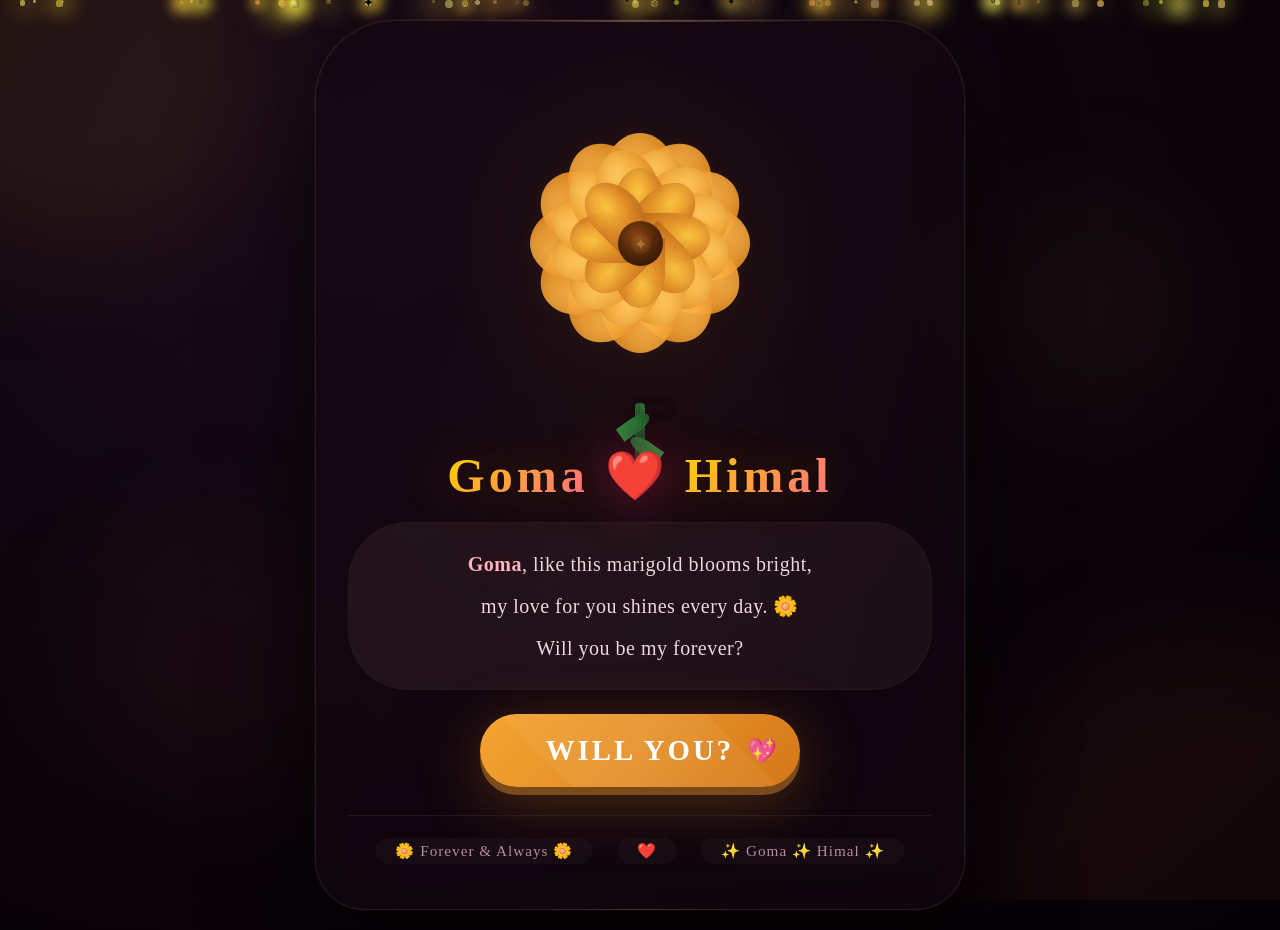
==== goma.html @ 5f2910fc "Create goma.html" ====
<!DOCTYPE html>
<html lang="en">
<head>
    <meta charset="UTF-8">
    <meta name="viewport" content="width=device-width, initial-scale=1.0">
    <title>For Goma ❤️ from Himal</title>
    <style>
        /* ============================================================
           RESET & BASE
        ============================================================ */
        * {
            margin: 0;
            padding: 0;
            box-sizing: border-box;
        }

        body {
            min-height: 100vh;
            display: flex;
            justify-content: center;
            align-items: center;
            font-family: 'Georgia', 'Times New Roman', serif;
            background: radial-gradient(ellipse at 30% 20%, #1a0a1a 0%, #0d050d 50%, #050105 100%);
            overflow: hidden;
            position: relative;
            padding: 20px;
        }

        /* ============================================================
           ANIMATED BACKGROUND ORBS
        ============================================================ */
        .bg-orbs {
            position: fixed;
            top: 0;
            left: 0;
            width: 100%;
            height: 100%;
            pointer-events: none;
            z-index: 0;
            overflow: hidden;
        }

        .orb {
            position: absolute;
            border-radius: 50%;
            filter: blur(60px);
            animation: orbFloat 20s infinite ease-in-out;
        }

        .orb:nth-child(1) {
            width: 400px;
            height: 400px;
            background: rgba(255, 180, 50, 0.08);
            top: -15%;
            left: -10%;
            animation-delay: 0s;
        }
        .orb:nth-child(2) {
            width: 500px;
            height: 500px;
            background: rgba(255, 100, 50, 0.06);
            bottom: -25%;
            right: -15%;
            animation-delay: -7s;
        }
        .orb:nth-child(3) {
            width: 350px;
            height: 350px;
            background: rgba(255, 200, 50, 0.05);
            top: 50%;
            left: 50%;
            transform: translate(-50%, -50%);
            animation-delay: -14s;
        }
        .orb:nth-child(4) {
            width: 250px;
            height: 250px;
            background: rgba(255, 150, 50, 0.04);
            top: 20%;
            right: 5%;
            animation-delay: -4s;
        }
        .orb:nth-child(5) {
            width: 300px;
            height: 300px;
            background: rgba(255, 100, 50, 0.04);
            bottom: 10%;
            left: 5%;
            animation-delay: -10s;
        }

        @keyframes orbFloat {
            0%,
            100% {
                transform: translate(0, 0) scale(1) rotate(0deg);
            }
            25% {
                transform: translate(40px, -40px) scale(1.1) rotate(5deg);
            }
            50% {
                transform: translate(-30px, 30px) scale(0.9) rotate(-3deg);
            }
            75% {
                transform: translate(30px, 40px) scale(1.05) rotate(4deg);
            }
        }

        /* ============================================================
           FLOATING SPARKLES
        ============================================================ */
        .sparkles {
            position: fixed;
            top: 0;
            left: 0;
            width: 100%;
            height: 100%;
            pointer-events: none;
            z-index: 0;
        }

        .sparkle {
            position: absolute;
            border-radius: 50%;
            animation: sparkleFloat var(--duration) infinite linear;
        }

        @keyframes sparkleFloat {
            0% {
                transform: translateY(100vh) scale(0) rotate(0deg);
                opacity: 0;
            }
            10% {
                opacity: 1;
            }
            90% {
                opacity: 1;
            }
            100% {
                transform: translateY(-10vh) scale(1) rotate(720deg);
                opacity: 0;
            }
        }

        /* ============================================================
           MAIN CARD
        ============================================================ */
        .card {
            position: relative;
            z-index: 1;
            background: rgba(20, 8, 18, 0.6);
            backdrop-filter: blur(30px);
            -webkit-backdrop-filter: blur(30px);
            border-radius: 80px 80px 50px 50px;
            padding: 2rem 2rem 2.8rem;
            max-width: 650px;
            width: 100%;
            border: 1px solid rgba(255, 200, 150, 0.1);
            box-shadow: 0 50px 100px rgba(0, 0, 0, 0.8),
                0 0 0 1px rgba(255, 200, 150, 0.05),
                0 0 100px rgba(255, 150, 50, 0.03);
            text-align: center;
            animation: cardFloat 8s ease-in-out infinite;
        }

        @keyframes cardFloat {
            0%,
            100% {
                transform: translateY(0px);
            }
            50% {
                transform: translateY(-12px);
            }
        }

        .card::before {
            content: '';
            position: absolute;
            top: -1px;
            left: 50%;
            transform: translateX(-50%);
            width: 60%;
            height: 2px;
            background: linear-gradient(90deg, transparent, rgba(255, 200, 150, 0.3), transparent);
            border-radius: 50%;
        }

        .card::after {
            content: '';
            position: absolute;
            bottom: -1px;
            left: 50%;
            transform: translateX(-50%);
            width: 40%;
            height: 1px;
            background: linear-gradient(90deg, transparent, rgba(255, 200, 150, 0.15), transparent);
            border-radius: 50%;
        }

        /* ============================================================
           MARIGOLD CONTAINER
        ============================================================ */
        .marigold-container {
            position: relative;
            width: 100%;
            max-width: 380px;
            margin: 0 auto 15px;
            aspect-ratio: 1/1;
            display: flex;
            justify-content: center;
            align-items: center;
        }

        /* ============================================================
           MARIGOLD - PURE CSS WITH ANIMATION
        ============================================================ */
        .marigold {
            position: relative;
            width: 340px;
            height: 340px;
            animation: flowerFloat 7s ease-in-out infinite;
        }

        @keyframes flowerFloat {
            0%,
            100% {
                transform: translateY(0) rotate(-2deg) scale(1);
            }
            50% {
                transform: translateY(-18px) rotate(2deg) scale(1.02);
            }
        }

        /* --- PETAL BASE --- */
        .petal-m {
            position: absolute;
            border-radius: 50% 50% 50% 0;
            transform-origin: bottom center;
            opacity: 0.92;
            box-shadow: inset -2px -2px 15px rgba(0, 0, 0, 0.15),
                inset 2px 2px 15px rgba(255, 200, 100, 0.1),
                0 0 20px rgba(255, 150, 50, 0.05);
            animation: petalSway var(--sway-duration, 4s) ease-in-out infinite alternate;
        }

        @keyframes petalSway {
            0% {
                transform: rotate(var(--rot)) scale(1) translateY(0);
            }
            100% {
                transform: rotate(var(--rot)) scale(1.03) translateY(-2px);
            }
        }

        /* --- LAYER 1: OUTER PETALS (12) - Marigold characteristic --- */
        .petal-o1 {
            --rot: 0deg;
            --sway-duration: 4.2s;
            width: 80px;
            height: 110px;
            background: radial-gradient(ellipse at 40% 30%, #ffb84d, #f59a2a, #d4781a);
            top: 60px;
            left: 130px;
            transform: rotate(0deg);
            border-radius: 50% 50% 50% 0;
            animation-delay: 0s;
        }
        .petal-o2 {
            --rot: 30deg;
            --sway-duration: 4.5s;
            width: 80px;
            height: 110px;
            background: radial-gradient(ellipse at 40% 30%, #ffb84d, #f59a2a, #d4781a);
            top: 60px;
            left: 130px;
            transform: rotate(30deg);
            border-radius: 50% 50% 50% 0;
            animation-delay: 0.3s;
        }
        .petal-o3 {
            --rot: 60deg;
            --sway-duration: 3.8s;
            width: 80px;
            height: 110px;
            background: radial-gradient(ellipse at 40% 30%, #ffb84d, #f59a2a, #d4781a);
            top: 60px;
            left: 130px;
            transform: rotate(60deg);
            border-radius: 50% 50% 50% 0;
            animation-delay: 0.6s;
        }
        .petal-o4 {
            --rot: 90deg;
            --sway-duration: 4.7s;
            width: 80px;
            height: 110px;
            background: radial-gradient(ellipse at 40% 30%, #ffb84d, #f59a2a, #d4781a);
            top: 60px;
            left: 130px;
            transform: rotate(90deg);
            border-radius: 50% 50% 50% 0;
            animation-delay: 0.9s;
        }
        .petal-o5 {
            --rot: 120deg;
            --sway-duration: 4.0s;
            width: 80px;
            height: 110px;
            background: radial-gradient(ellipse at 40% 30%, #ffb84d, #f59a2a, #d4781a);
            top: 60px;
            left: 130px;
            transform: rotate(120deg);
            border-radius: 50% 50% 50% 0;
            animation-delay: 1.2s;
        }
        .petal-o6 {
            --rot: 150deg;
            --sway-duration: 4.3s;
            width: 80px;
            height: 110px;
            background: radial-gradient(ellipse at 40% 30%, #ffb84d, #f59a2a, #d4781a);
            top: 60px;
            left: 130px;
            transform: rotate(150deg);
            border-radius: 50% 50% 50% 0;
            animation-delay: 1.5s;
        }
        .petal-o7 {
            --rot: 180deg;
            --sway-duration: 4.8s;
            width: 80px;
            height: 110px;
            background: radial-gradient(ellipse at 40% 30%, #ffb84d, #f59a2a, #d4781a);
            top: 60px;
            left: 130px;
            transform: rotate(180deg);
            border-radius: 50% 50% 50% 0;
            animation-delay: 1.8s;
        }
        .petal-o8 {
            --rot: 210deg;
            --sway-duration: 3.6s;
            width: 80px;
            height: 110px;
            background: radial-gradient(ellipse at 40% 30%, #ffb84d, #f59a2a, #d4781a);
            top: 60px;
            left: 130px;
            transform: rotate(210deg);
            border-radius: 50% 50% 50% 0;
            animation-delay: 2.1s;
        }
        .petal-o9 {
            --rot: 240deg;
            --sway-duration: 4.4s;
            width: 80px;
            height: 110px;
            background: radial-gradient(ellipse at 40% 30%, #ffb84d, #f59a2a, #d4781a);
            top: 60px;
            left: 130px;
            transform: rotate(240deg);
            border-radius: 50% 50% 50% 0;
            animation-delay: 2.4s;
        }
        .petal-o10 {
            --rot: 270deg;
            --sway-duration: 4.1s;
            width: 80px;
            height: 110px;
            background: radial-gradient(ellipse at 40% 30%, #ffb84d, #f59a2a, #d4781a);
            top: 60px;
            left: 130px;
            transform: rotate(270deg);
            border-radius: 50% 50% 50% 0;
            animation-delay: 2.7s;
        }
        .petal-o11 {
            --rot: 300deg;
            --sway-duration: 4.6s;
            width: 80px;
            height: 110px;
            background: radial-gradient(ellipse at 40% 30%, #ffb84d, #f59a2a, #d4781a);
            top: 60px;
            left: 130px;
            transform: rotate(300deg);
            border-radius: 50% 50% 50% 0;
            animation-delay: 3.0s;
        }
        .petal-o12 {
            --rot: 330deg;
            --sway-duration: 3.9s;
            width: 80px;
            height: 110px;
            background: radial-gradient(ellipse at 40% 30%, #ffb84d, #f59a2a, #d4781a);
            top: 60px;
            left: 130px;
            transform: rotate(330deg);
            border-radius: 50% 50% 50% 0;
            animation-delay: 3.3s;
        }

        /* --- LAYER 2: MIDDLE PETALS (12) - Slightly smaller, more orange --- */
        .petal-m1 {
            --rot: 15deg;
            --sway-duration: 4.3s;
            width: 65px;
            height: 90px;
            background: radial-gradient(ellipse at 40% 30%, #ffcc66, #f5a532, #d48822);
            top: 75px;
            left: 138px;
            transform: rotate(15deg);
            border-radius: 50% 50% 50% 0;
            animation-delay: 0.1s;
        }
        .petal-m2 {
            --rot: 45deg;
            --sway-duration: 4.6s;
            width: 65px;
            height: 90px;
            background: radial-gradient(ellipse at 40% 30%, #ffcc66, #f5a532, #d48822);
            top: 75px;
            left: 138px;
            transform: rotate(45deg);
            border-radius: 50% 50% 50% 0;
            animation-delay: 0.4s;
        }
        .petal-m3 {
            --rot: 75deg;
            --sway-duration: 3.9s;
            width: 65px;
            height: 90px;
            background: radial-gradient(ellipse at 40% 30%, #ffcc66, #f5a532, #d48822);
            top: 75px;
            left: 138px;
            transform: rotate(75deg);
            border-radius: 50% 50% 50% 0;
            animation-delay: 0.7s;
        }
        .petal-m4 {
            --rot: 105deg;
            --sway-duration: 4.8s;
            width: 65px;
            height: 90px;
            background: radial-gradient(ellipse at 40% 30%, #ffcc66, #f5a532, #d48822);
            top: 75px;
            left: 138px;
            transform: rotate(105deg);
            border-radius: 50% 50% 50% 0;
            animation-delay: 1.0s;
        }
        .petal-m5 {
            --rot: 135deg;
            --sway-duration: 4.1s;
            width: 65px;
            height: 90px;
            background: radial-gradient(ellipse at 40% 30%, #ffcc66, #f5a532, #d48822);
            top: 75px;
            left: 138px;
            transform: rotate(135deg);
            border-radius: 50% 50% 50% 0;
            animation-delay: 1.3s;
        }
        .petal-m6 {
            --rot: 165deg;
            --sway-duration: 4.4s;
            width: 65px;
            height: 90px;
            background: radial-gradient(ellipse at 40% 30%, #ffcc66, #f5a532, #d48822);
            top: 75px;
            left: 138px;
            transform: rotate(165deg);
            border-radius: 50% 50% 50% 0;
            animation-delay: 1.6s;
        }
        .petal-m7 {
            --rot: 195deg;
            --sway-duration: 4.9s;
            width: 65px;
            height: 90px;
            background: radial-gradient(ellipse at 40% 30%, #ffcc66, #f5a532, #d48822);
            top: 75px;
            left: 138px;
            transform: rotate(195deg);
            border-radius: 50% 50% 50% 0;
            animation-delay: 1.9s;
        }
        .petal-m8 {
            --rot: 225deg;
            --sway-duration: 3.7s;
            width: 65px;
            height: 90px;
            background: radial-gradient(ellipse at 40% 30%, #ffcc66, #f5a532, #d48822);
            top: 75px;
            left: 138px;
            transform: rotate(225deg);
            border-radius: 50% 50% 50% 0;
            animation-delay: 2.2s;
        }
        .petal-m9 {
            --rot: 255deg;
            --sway-duration: 4.5s;
            width: 65px;
            height: 90px;
            background: radial-gradient(ellipse at 40% 30%, #ffcc66, #f5a532, #d48822);
            top: 75px;
            left: 138px;
            transform: rotate(255deg);
            border-radius: 50% 50% 50% 0;
            animation-delay: 2.5s;
        }
        .petal-m10 {
            --rot: 285deg;
            --sway-duration: 4.2s;
            width: 65px;
            height: 90px;
            background: radial-gradient(ellipse at 40% 30%, #ffcc66, #f5a532, #d48822);
            top: 75px;
            left: 138px;
            transform: rotate(285deg);
            border-radius: 50% 50% 50% 0;
            animation-delay: 2.8s;
        }
        .petal-m11 {
            --rot: 315deg;
            --sway-duration: 4.7s;
            width: 65px;
            height: 90px;
            background: radial-gradient(ellipse at 40% 30%, #ffcc66, #f5a532, #d48822);
            top: 75px;
            left: 138px;
            transform: rotate(315deg);
            border-radius: 50% 50% 50% 0;
            animation-delay: 3.1s;
        }
        .petal-m12 {
            --rot: 345deg;
            --sway-duration: 4.0s;
            width: 65px;
            height: 90px;
            background: radial-gradient(ellipse at 40% 30%, #ffcc66, #f5a532, #d48822);
            top: 75px;
            left: 138px;
            transform: rotate(345deg);
            border-radius: 50% 50% 50% 0;
            animation-delay: 3.4s;
        }

        /* --- LAYER 3: INNER PETALS (8) - Darker orange --- */
        .petal-i1 {
            --rot: 0deg;
            --sway-duration: 4.4s;
            width: 50px;
            height: 70px;
            background: radial-gradient(ellipse at 45% 35%, #ffcc44, #e8912a, #c47018);
            top: 95px;
            left: 145px;
            transform: rotate(0deg);
            border-radius: 50% 50% 50% 0;
            animation-delay: 0.2s;
        }
        .petal-i2 {
            --rot: 45deg;
            --sway-duration: 3.8s;
            width: 50px;
            height: 70px;
            background: radial-gradient(ellipse at 45% 35%, #ffcc44, #e8912a, #c47018);
            top: 95px;
            left: 145px;
            transform: rotate(45deg);
            border-radius: 50% 50% 50% 0;
            animation-delay: 0.5s;
        }
        .petal-i3 {
            --rot: 90deg;
            --sway-duration: 4.9s;
            width: 50px;
            height: 70px;
            background: radial-gradient(ellipse at 45% 35%, #ffcc44, #e8912a, #c47018);
            top: 95px;
            left: 145px;
            transform: rotate(90deg);
            border-radius: 50% 50% 50% 0;
            animation-delay: 0.8s;
        }
        .petal-i4 {
            --rot: 135deg;
            --sway-duration: 4.2s;
            width: 50px;
            height: 70px;
            background: radial-gradient(ellipse at 45% 35%, #ffcc44, #e8912a, #c47018);
            top: 95px;
            left: 145px;
            transform: rotate(135deg);
            border-radius: 50% 50% 50% 0;
            animation-delay: 1.1s;
        }
        .petal-i5 {
            --rot: 180deg;
            --sway-duration: 4.6s;
            width: 50px;
            height: 70px;
            background: radial-gradient(ellipse at 45% 35%, #ffcc44, #e8912a, #c47018);
            top: 95px;
            left: 145px;
            transform: rotate(180deg);
            border-radius: 50% 50% 50% 0;
            animation-delay: 1.4s;
        }
        .petal-i6 {
            --rot: 225deg;
            --sway-duration: 4.0s;
            width: 50px;
            height: 70px;
            background: radial-gradient(ellipse at 45% 35%, #ffcc44, #e8912a, #c47018);
            top: 95px;
            left: 145px;
            transform: rotate(225deg);
            border-radius: 50% 50% 50% 0;
            animation-delay: 1.7s;
        }
        .petal-i7 {
            --rot: 270deg;
            --sway-duration: 4.7s;
            width: 50px;
            height: 70px;
            background: radial-gradient(ellipse at 45% 35%, #ffcc44, #e8912a, #c47018);
            top: 95px;
            left: 145px;
            transform: rotate(270deg);
            border-radius: 50% 50% 50% 0;
            animation-delay: 2.0s;
        }
        .petal-i8 {
            --rot: 315deg;
            --sway-duration: 4.3s;
            width: 50px;
            height: 70px;
            background: radial-gradient(ellipse at 45% 35%, #ffcc44, #e8912a, #c47018);
            top: 95px;
            left: 145px;
            transform: rotate(315deg);
            border-radius: 50% 50% 50% 0;
            animation-delay: 2.3s;
        }

        /* --- CENTER BUD - Marigold characteristic dark center --- */
        .bud-m {
            position: absolute;
            width: 45px;
            height: 45px;
            background: radial-gradient(circle at 40% 30%, #8B4513, #5a2a0a, #3a1a05);
            border-radius: 50%;
            top: 148px;
            left: 148px;
            box-shadow: 0 0 50px rgba(139, 69, 19, 0.5),
                inset 0 -4px 20px rgba(0, 0, 0, 0.3),
                0 0 80px rgba(255, 150, 50, 0.1);
            animation: budPulseM 3s ease-in-out infinite;
            z-index: 10;
        }

        .bud-m::after {
            content: '✦';
            position: absolute;
            top: 50%;
            left: 50%;
            transform: translate(-50%, -50%);
            color: rgba(255, 200, 100, 0.3);
            font-size: 16px;
            animation: budSparkleM 2s ease-in-out infinite;
        }

        .bud-m::before {
            content: '';
            position: absolute;
            top: 50%;
            left: 50%;
            transform: translate(-50%, -50%);
            width: 20px;
            height: 20px;
            background: radial-gradient(circle, rgba(255, 200, 100, 0.2), transparent);
            border-radius: 50%;
            animation: centerGlow 2.5s ease-in-out infinite;
        }

        @keyframes budPulseM {
            0%,
            100% {
                transform: scale(1);
                box-shadow: 0 0 50px rgba(139, 69, 19, 0.4);
            }
            50% {
                transform: scale(1.08);
                box-shadow: 0 0 80px rgba(139, 69, 19, 0.7), 0 0 120px rgba(255, 150, 50, 0.15);
            }
        }

        @keyframes budSparkleM {
            0%,
            100% {
                opacity: 0.2;
                transform: translate(-50%, -50%) scale(0.8) rotate(0deg);
            }
            50% {
                opacity: 0.8;
                transform: translate(-50%, -50%) scale(1.3) rotate(180deg);
            }
        }

        @keyframes centerGlow {
            0%,
            100% {
                transform: translate(-50%, -50%) scale(1);
                opacity: 0.3;
            }
            50% {
                transform: translate(-50%, -50%) scale(1.6);
                opacity: 0.7;
            }
        }

        /* --- STEM --- */
        .stem-m {
            position: absolute;
            bottom: -65px;
            left: 50%;
            transform: translateX(-50%);
            width: 10px;
            height: 75px;
            background: linear-gradient(to bottom, #2a6e3a, #1a4a2a, #0d2a1a);
            border-radius: 4px;
            box-shadow: 0 0 30px rgba(0, 0, 0, 0.4);
            z-index: -1;
        }

        .stem-m::before {
            content: '';
            position: absolute;
            left: -18px;
            top: 15px;
            width: 35px;
            height: 15px;
            background: linear-gradient(135deg, #2a8a3a, #1a5a2a);
            border-radius: 0 50% 50% 0;
            transform: rotate(-35deg);
            box-shadow: 0 0 15px rgba(0, 0, 0, 0.2);
            animation: leafSwayLeftM 4s ease-in-out infinite alternate;
        }

        .stem-m::after {
            content: '';
            position: absolute;
            right: -18px;
            top: 38px;
            width: 35px;
            height: 15px;
            background: linear-gradient(225deg, #2a8a3a, #1a5a2a);
            border-radius: 50% 0 0 50%;
            transform: rotate(35deg);
            box-shadow: 0 0 15px rgba(0, 0, 0, 0.2);
            animation: leafSwayRightM 4s ease-in-out infinite alternate;
        }

        .stem-m .leaf-extra-m {
            position: absolute;
            width: 28px;
            height: 12px;
            border-radius: 0 50% 50% 0;
            box-shadow: 0 0 10px rgba(0, 0, 0, 0.2);
        }

        .stem-m .leaf-extra-m:nth-child(3) {
            left: -14px;
            top: 55px;
            background: linear-gradient(135deg, #2a7a3a, #1a4a2a);
            transform: rotate(-25deg);
            animation: leafSwayLeftM 4.5s ease-in-out infinite alternate-reverse;
        }

        .stem-m .leaf-extra-m:nth-child(4) {
            right: -14px;
            top: 22px;
            background: linear-gradient(225deg, #2a7a3a, #1a4a2a);
            transform: rotate(25deg);
            border-radius: 50% 0 0 50%;
            animation: leafSwayRightM 4.5s ease-in-out infinite alternate-reverse;
        }

        @keyframes leafSwayLeftM {
            0% {
                transform: rotate(-35deg) scale(1) translateY(0);
            }
            100% {
                transform: rotate(-20deg) scale(1.05) translateY(-3px);
            }
        }

        @keyframes leafSwayRightM {
            0% {
                transform: rotate(35deg) scale(1) translateY(0);
            }
            100% {
                transform: rotate(20deg) scale(1.05) translateY(-3px);
            }
        }

        /* ============================================================
           FLOWER GLOW
        ============================================================ */
        .flower-glow {
            position: absolute;
            top: 50%;
            left: 50%;
            transform: translate(-50%, -50%);
            width: 400px;
            height: 400px;
            background: radial-gradient(circle, rgba(255, 180, 50, 0.08), transparent 70%);
            border-radius: 50%;
            pointer-events: none;
            animation: glowPulseM 4s ease-in-out infinite;
        }

        @keyframes glowPulseM {
            0%,
            100% {
                transform: translate(-50%, -50%) scale(1);
                opacity: 0.4;
            }
            50% {
                transform: translate(-50%, -50%) scale(1.4);
                opacity: 1;
            }
        }

        /* ============================================================
           TEXT STYLES
        ============================================================ */
        .title {
            font-size: 3rem;
            font-weight: 700;
            color: #ffe6ed;
            text-shadow: 0 0 50px rgba(255, 180, 50, 0.3),
                0 0 100px rgba(255, 150, 50, 0.15);
            letter-spacing: 4px;
            margin-top: 5px;
            font-family: 'Georgia', serif;
        }

        .title .heart {
            color: #ff4d7a;
            display: inline-block;
            animation: heartBeat 1.8s ease-in-out infinite;
            text-shadow: 0 0 50px rgba(255, 50, 100, 0.5);
        }

        @keyframes heartBeat {
            0%,
            100% {
                transform: scale(1);
            }
            14% {
                transform: scale(1.4);
            }
            28% {
                transform: scale(1);
            }
            42% {
                transform: scale(1.25);
            }
            56% {
                transform: scale(1);
            }
        }

        .title .gradient-text {
            background: linear-gradient(135deg, #ffd700, #ff6b8a, #ffd700, #ff6b8a);
            background-size: 300% 300%;
            -webkit-background-clip: text;
            -webkit-text-fill-color: transparent;
            background-clip: text;
            animation: gradientShift 4s ease-in-out infinite;
        }

        @keyframes gradientShift {
            0%,
            100% {
                background-position: 0% 50%;
            }
            50% {
                background-position: 100% 50%;
            }
        }

        .message {
            font-size: 1.25rem;
            color: #f0d6e0;
            background: rgba(255, 200, 210, 0.04);
            padding: 20px 28px;
            border-radius: 60px;
            margin: 18px 0 24px;
            border: 1px solid rgba(255, 200, 150, 0.06);
            line-height: 2.1;
            font-weight: 300;
            letter-spacing: 0.5px;
            backdrop-filter: blur(4px);
            transition: all 0.4s ease;
            position: relative;
            overflow: hidden;
        }

        .message::before {
            content: '';
            position: absolute;
            top: -50%;
            left: -50%;
            width: 200%;
            height: 200%;
            background: radial-gradient(circle at 30% 30%, rgba(255, 200, 100, 0.03), transparent);
            animation: messageShine 8s ease-in-out infinite;
        }

        @keyframes messageShine {
            0%,
            100% {
                transform: translate(-10%, -10%) rotate(0deg);
            }
            50% {
                transform: translate(10%, 10%) rotate(5deg);
            }
        }

        .message:hover {
            border-color: rgba(255, 200, 150, 0.2);
            transform: scale(1.01);
        }

        .message strong {
            color: #ffb3c6;
            font-weight: 600;
            text-shadow: 0 0 30px rgba(255, 100, 150, 0.25);
        }

        .message .emoji-float {
            display: inline-block;
            animation: emojiFloat 3s ease-in-out infinite;
        }

        @keyframes emojiFloat {
            0%,
            100% {
                transform: translateY(0) rotate(0deg) scale(1);
            }
            50% {
                transform: translateY(-8px) rotate(10deg) scale(1.1);
            }
        }

        /* ============================================================
           PROPOSE BUTTON
        ============================================================ */
        .propose-btn {
            background: linear-gradient(135deg, #f5a532, #d4781a);
            border: none;
            padding: 20px 52px;
            border-radius: 60px;
            font-size: 1.8rem;
            font-weight: 700;
            color: #fff;
            font-family: 'Georgia', serif;
            letter-spacing: 3px;
            box-shadow: 0 8px 0 #7a4a1a,
                0 12px 60px rgba(212, 120, 26, 0.35);
            cursor: pointer;
            transition: all 0.15s ease;
            width: 100%;
            max-width: 320px;
            position: relative;
            overflow: hidden;
            text-transform: uppercase;
        }

        .propose-btn::before {
            content: '';
            position: absolute;
            top: -50%;
            left: -50%;
            width: 200%;
            height: 200%;
            background: linear-gradient(45deg, transparent, rgba(255, 255, 255, 0.08), transparent);
            transform: rotate(45deg);
            animation: btnShine 4s infinite;
        }

        @keyframes btnShine {
            0% {
                transform: translateX(-100%) rotate(45deg);
            }
            100% {
                transform: translateX(100%) rotate(45deg);
            }
        }

        .propose-btn::after {
            content: '💖';
            position: absolute;
            right: 20px;
            top: 50%;
            transform: translateY(-50%);
            font-size: 1.5rem;
            animation: heartFloat 2s ease-in-out infinite;
        }

        @keyframes heartFloat {
            0%,
            100% {
                transform: translateY(-50%) scale(1) rotate(0deg);
            }
            50% {
                transform: translateY(-60%) scale(1.2) rotate(10deg);
            }
        }

        .propose-btn:hover {
            transform: scale(1.04);
            box-shadow: 0 8px 0 #7a4a1a, 0 18px 70px rgba(212, 120, 26, 0.5);
        }

        .propose-btn:active {
            transform: translateY(6px);
            box-shadow: 0 2px 0 #7a4a1a, 0 10px 40px rgba(212, 120, 26, 0.4);
        }

        /* ============================================================
           FOOTER
        ============================================================ */
        .footer {
            margin-top: 28px;
            padding-top: 22px;
            border-top: 1px solid rgba(255, 200, 150, 0.08);
            display: flex;
            justify-content: center;
            gap: 24px;
            flex-wrap: wrap;
            color: #b88a9a;
            font-size: 0.95rem;
            letter-spacing: 1px;
        }

        .footer span {
            padding: 4px 20px;
            border-radius: 30px;
            background: rgba(255, 200, 210, 0.03);
            transition: all 0.4s ease;
            position: relative;
        }

        .footer span:hover {
            background: rgba(255, 200, 210, 0.08);
            transform: translateY(-2px);
        }

        .footer .heart-pulse {
            color: #ff4d7a;
            animation: pulseHeart 1.2s infinite;
            display: inline-block;
        }

        @keyframes pulseHeart {
            0%,
            100% {
                transform: scale(1);
            }
            50% {
                transform: scale(1.25);
            }
        }

        /* ============================================================
           RESPONSIVE
        ============================================================ */
        @media (max-width: 650px) {
            .card {
                padding: 1.5rem 1.2rem 2rem;
                border-radius: 50px 50px 35px 35px;
            }

            .title {
                font-size: 2.4rem;
                letter-spacing: 1px;
            }

            .message {
                font-size: 1.05rem;
                padding: 16px 20px;
                line-height: 1.9;
            }

            .propose-btn {
                font-size: 1.4rem;
                padding: 16px 32px;
                max-width: 270px;
            }

            .marigold {
                width: 250px;
                height: 250px;
            }

            .marigold-container {
                max-width: 290px;
            }

            .petal-o1,
            .petal-o2,
            .petal-o3,
            .petal-o4,
            .petal-o5,
            .petal-o6,
            .petal-o7,
            .petal-o8,
            .petal-o9,
            .petal-o10,
            .petal-o11,
            .petal-o12 {
                width: 58px;
                height: 80px;
                top: 45px;
                left: 96px;
            }

            .petal-m1,
            .petal-m2,
            .petal-m3,
            .petal-m4,
            .petal-m5,
            .petal-m6,
            .petal-m7,
            .petal-m8,
            .petal-m9,
            .petal-m10,
            .petal-m11,
            .petal-m12 {
                width: 48px;
                height: 66px;
                top: 55px;
                left: 101px;
            }

            .petal-i1,
            .petal-i2,
            .petal-i3,
            .petal-i4,
            .petal-i5,
            .petal-i6,
            .petal-i7,
            .petal-i8 {
                width: 38px;
                height: 52px;
                top: 70px;
                left: 106px;
            }

            .bud-m {
                width: 34px;
                height: 34px;
                top: 108px;
                left: 108px;
            }

            .bud-m::after {
                font-size: 12px;
            }

            .bud-m::before {
                width: 15px;
                height: 15px;
            }

            .stem-m {
                bottom: -50px;
                height: 55px;
                width: 8px;
            }

            .stem-m::before,
            .stem-m::after {
                width: 26px;
                height: 12px;
            }

            .stem-m .leaf-extra-m {
                width: 20px;
                height: 10px;
            }

            .flower-glow {
                width: 300px;
                height: 300px;
            }

            .footer {
                font-size: 0.85rem;
                gap: 14px;
            }
        }

        @media (max-width: 430px) {
            .card {
                padding: 1.2rem 0.8rem 1.5rem;
                border-radius: 40px 40px 25px 25px;
            }

            .title {
                font-size: 1.9rem;
            }

            .message {
                font-size: 0.95rem;
                padding: 12px 16px;
                line-height: 1.8;
            }

            .propose-btn {
                font-size: 1.2rem;
                padding: 14px 24px;
                max-width: 220px;
            }

            .marigold {
                width: 200px;
                height: 200px;
            }

            .marigold-container {
                max-width: 230px;
            }

            .petal-o1,
            .petal-o2,
            .petal-o3,
            .petal-o4,
            .petal-o5,
            .petal-o6,
            .petal-o7,
            .petal-o8,
            .petal-o9,
            .petal-o10,
            .petal-o11,
            .petal-o12 {
                width: 46px;
                height: 64px;
                top: 35px;
                left: 77px;
            }

            .petal-m1,
            .petal-m2,
            .petal-m3,
            .petal-m4,
            .petal-m5,
            .petal-m6,
            .petal-m7,
            .petal-m8,
            .petal-m9,
            .petal-m10,
            .petal-m11,
            .petal-m12 {
                width: 38px;
                height: 52px;
                top: 45px;
                left: 81px;
            }

            .petal-i1,
            .petal-i2,
            .petal-i3,
            .petal-i4,
            .petal-i5,
            .petal-i6,
            .petal-i7,
            .petal-i8 {
                width: 30px;
                height: 42px;
                top: 56px;
                left: 85px;
            }

            .bud-m {
                width: 28px;
                height: 28px;
                top: 86px;
                left: 86px;
            }

            .bud-m::after {
                font-size: 10px;
            }

            .bud-m::before {
                width: 12px;
                height: 12px;
            }

            .stem-m {
                bottom: -40px;
                height: 45px;
                width: 6px;
            }

            .stem-m::before,
            .stem-m::after {
                width: 20px;
                height: 10px;
            }

            .stem-m .leaf-extra-m {
                display: none;
            }

            .flower-glow {
                width: 240px;
                height: 240px;
            }

            .footer {
                font-size: 0.8rem;
                gap: 10px;
            }
        }
    </style>
</head>
<body>

    <!-- ============================================================
    BACKGROUND ORBS
    ============================================================ -->
    <div class="bg-orbs">
        <div class="orb"></div>
        <div class="orb"></div>
        <div class="orb"></div>
        <div class="orb"></div>
        <div class="orb"></div>
    </div>

    <!-- ============================================================
    SPARKLES
    ============================================================ -->
    <div class="sparkles" id="sparkles"></div>

    <!-- ============================================================
    MAIN CARD
    ============================================================ -->
    <div class="card">

        <!-- ===== MARIGOLD ===== -->
        <div class="marigold-container">
            <div class="flower-glow"></div>
            <div class="marigold">
                <!-- Outer petals (12) -->
                <div class="petal-m petal-o1"></div>
                <div class="petal-m petal-o2"></div>
                <div class="petal-m petal-o3"></div>
                <div class="petal-m petal-o4"></div>
                <div class="petal-m petal-o5"></div>
                <div class="petal-m petal-o6"></div>
                <div class="petal-m petal-o7"></div>
                <div class="petal-m petal-o8"></div>
                <div class="petal-m petal-o9"></div>
                <div class="petal-m petal-o10"></div>
                <div class="petal-m petal-o11"></div>
                <div class="petal-m petal-o12"></div>

                <!-- Middle petals (12) -->
                <div class="petal-m petal-m1"></div>
                <div class="petal-m petal-m2"></div>
                <div class="petal-m petal-m3"></div>
                <div class="petal-m petal-m4"></div>
                <div class="petal-m petal-m5"></div>
                <div class="petal-m petal-m6"></div>
                <div class="petal-m petal-m7"></div>
                <div class="petal-m petal-m8"></div>
                <div class="petal-m petal-m9"></div>
                <div class="petal-m petal-m10"></div>
                <div class="petal-m petal-m11"></div>
                <div class="petal-m petal-m12"></div>

                <!-- Inner petals (8) -->
                <div class="petal-m petal-i1"></div>
                <div class="petal-m petal-i2"></div>
                <div class="petal-m petal-i3"></div>
                <div class="petal-m petal-i4"></div>
                <div class="petal-m petal-i5"></div>
                <div class="petal-m petal-i6"></div>
                <div class="petal-m petal-i7"></div>
                <div class="petal-m petal-i8"></div>

                <!-- Center bud -->
                <div class="bud-m"></div>

                <!-- Stem with leaves -->
                <div class="stem-m">
                    <span class="leaf-extra-m"></span>
                    <span class="leaf-extra-m"></span>
                </div>
            </div>
        </div>

        <!-- ===== TEXT ===== -->
        <h1 class="title">
            <span class="gradient-text">Goma</span>
            <span class="heart">❤️</span>
            <span class="gradient-text">Himal</span>
        </h1>

        <div class="message">
            <strong>Goma</strong>, like this marigold blooms bright,<br>
            my love for you shines every day. <span class="emoji-float">🌼</span><br>
            Will you be my forever?
        </div>

        <!-- ===== BUTTON ===== -->
        <button class="propose-btn" onclick="propose()">
            Will you?
        </button>

        <!-- ===== FOOTER ===== -->
        <div class="footer">
            <span>🌼 Forever & Always 🌼</span>
            <span class="heart-pulse">❤️</span>
            <span>✨ Goma ✨ Himal ✨</span>
        </div>
    </div>

    <script>
        // ============================================================
        // CREATE SPARKLES
        // ============================================================
        function createSparkles() {
            const container = document.getElementById('sparkles');
            const symbols = ['✦', '✧', '•', '◦', '☆', '·'];
            for (let i = 0; i < 50; i++) {
                const el = document.createElement('div');
                el.className = 'sparkle';
                const size = 2 + Math.random() * 6;
                const duration = 14 + Math.random() * 20;
                el.style.width = size + 'px';
                el.style.height = size + 'px';
                el.style.left = Math.random() * 100 + '%';
                el.style.setProperty('--duration', duration + 's');
                el.style.animationDelay = Math.random() * 18 + 's';
                const colors = [
                    `rgba(255, ${180 + Math.random() * 75}, ${50 + Math.random() * 50}, ${0.3 + Math.random() * 0.4})`,
                    `rgba(255, ${200 + Math.random() * 55}, ${100 + Math.random() * 50}, ${0.3 + Math.random() * 0.4})`,
                    `rgba(255, ${150 + Math.random() * 100}, ${50 + Math.random() * 50}, ${0.3 + Math.random() * 0.4})`
                ];
                el.style.background = colors[Math.floor(Math.random() * colors.length)];
                el.style.boxShadow = `0 0 ${10 + Math.random() * 20}px ${3 + Math.random() * 6}px ${colors[0]}`;
                el.style.borderRadius = Math.random() > 0.5 ? '50%' : '2px';
                el.textContent = Math.random() > 0.7 ? symbols[Math.floor(Math.random() * symbols.length)] : '';
                el.style.fontSize = (6 + Math.random() * 10) + 'px';
                el.style.display = 'flex';
                el.style.alignItems = 'center';
                el.style.justifyContent = 'center';
                container.appendChild(el);
            }
        }
        createSparkles();

        // ============================================================
        // PROPOSAL FUNCTION
        // ============================================================
        function propose() {
            alert('💖 Yes! Goma said YES! 💖\n\n— Himal will love you forever and always! 🌼❤️');

            // Celebration burst
            const emojis = ['❤️', '💖', '💕', '💗', '💓', '💘', '🌸', '✨', '🌟', '🎉', '💝', '🌼', '🌻', '💐', '🎊', '🌺'];
            for (let i = 0; i < 80; i++) {
                setTimeout(() => {
                    const el = document.createElement('div');
                    el.style.position = 'fixed';
                    el.style.pointerEvents = 'none';
                    el.style.zIndex = '9999';
                    el.style.fontSize = (1.5 + Math.random() * 4.5) + 'rem';
                    el.style.left = (10 + Math.random() * 80) + '%';
                    el.style.top = (10 + Math.random() * 80) + '%';
                    el.style.transition = 'all 3.5s cubic-bezier(0.34, 1.56, 0.64, 1)';
                    el.textContent = emojis[Math.floor(Math.random() * emojis.length)];
                    el.style.opacity = '1';
                    el.style.filter = 'drop-shadow(0 0 30px rgba(255,150,50,0.3))';
                    el.style.transform = 'scale(1) rotate(0deg)';
                    document.body.appendChild(el);

                    const tx = (Math.random() - 0.5) * 900;
                    const ty = -600 - Math.random() * 700;
                    const rot = (Math.random() - 0.5) * 720;
                    setTimeout(() => {
                        el.style.transform = `translate(${tx}px, ${ty}px) scale(0) rotate(${rot}deg)`;
                        el.style.opacity = '0';
                    }, 50);

                    setTimeout(() => el.remove(), 3500);
                }, i * 35);
            }
        }
    </script>

</body>
</html>
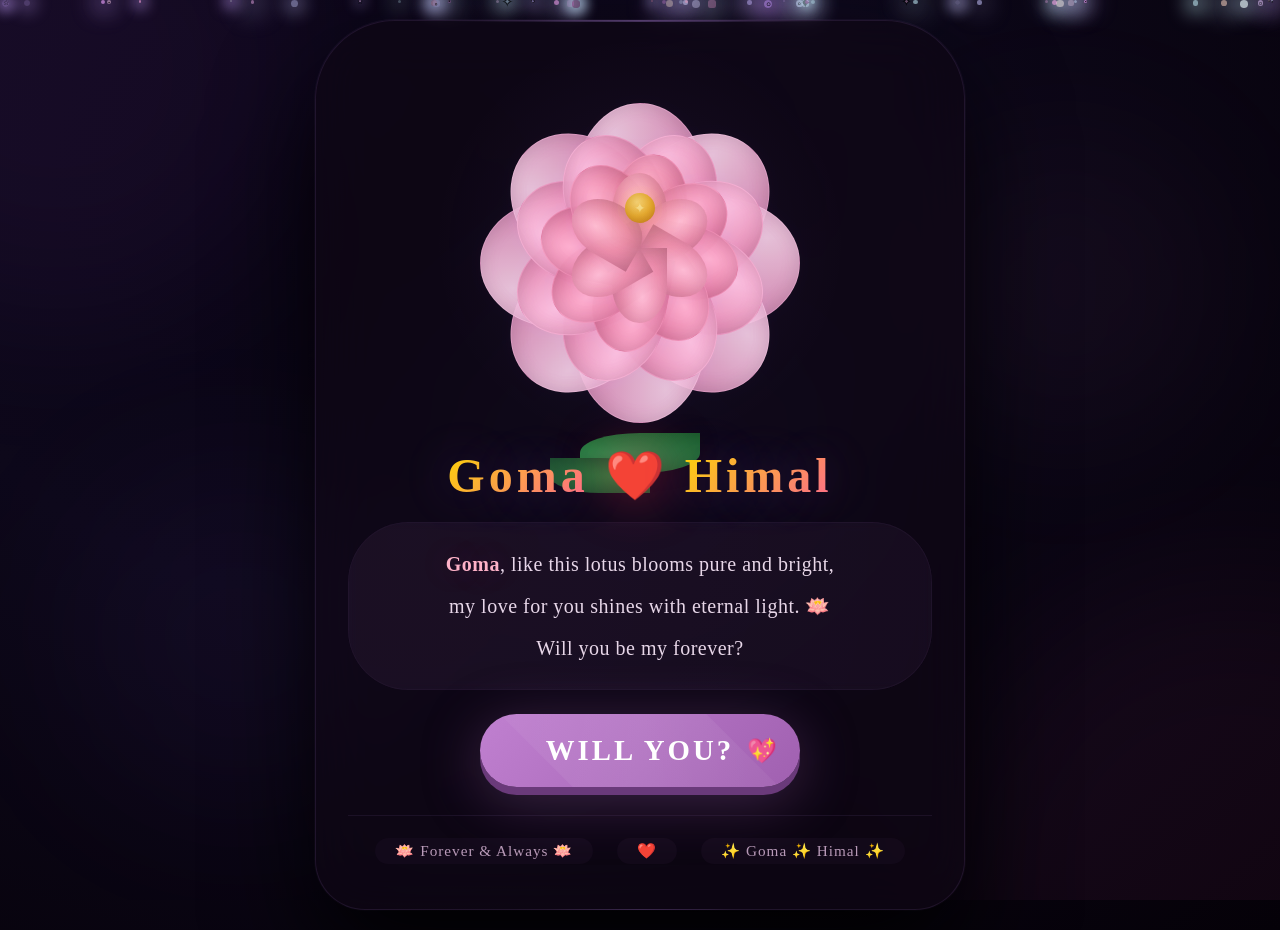
==== commit 2e40bd37: "Update goma.html" ====
--- a/goma.html
+++ b/goma.html
@@ -20,7 +20,7 @@
             justify-content: center;
             align-items: center;
             font-family: 'Georgia', 'Times New Roman', serif;
-            background: radial-gradient(ellipse at 30% 20%, #1a0a1a 0%, #0d050d 50%, #050105 100%);
+            background: radial-gradient(ellipse at 30% 20%, #0a0515 0%, #0d081a 40%, #050108 100%);
             overflow: hidden;
             position: relative;
             padding: 20px;
@@ -43,50 +43,50 @@
         .orb {
             position: absolute;
             border-radius: 50%;
-            filter: blur(60px);
-            animation: orbFloat 20s infinite ease-in-out;
+            filter: blur(80px);
+            animation: orbFloat 25s infinite ease-in-out;
         }
 
         .orb:nth-child(1) {
+            width: 500px;
+            height: 500px;
+            background: rgba(180, 80, 255, 0.06);
+            top: -20%;
+            left: -15%;
+            animation-delay: 0s;
+        }
+        .orb:nth-child(2) {
+            width: 600px;
+            height: 600px;
+            background: rgba(255, 100, 200, 0.05);
+            bottom: -30%;
+            right: -20%;
+            animation-delay: -8s;
+        }
+        .orb:nth-child(3) {
             width: 400px;
             height: 400px;
-            background: rgba(255, 180, 50, 0.08);
-            top: -15%;
-            left: -10%;
-            animation-delay: 0s;
-        }
-        .orb:nth-child(2) {
-            width: 500px;
-            height: 500px;
-            background: rgba(255, 100, 50, 0.06);
-            bottom: -25%;
-            right: -15%;
-            animation-delay: -7s;
-        }
-        .orb:nth-child(3) {
-            width: 350px;
-            height: 350px;
-            background: rgba(255, 200, 50, 0.05);
+            background: rgba(100, 150, 255, 0.04);
             top: 50%;
             left: 50%;
             transform: translate(-50%, -50%);
-            animation-delay: -14s;
+            animation-delay: -15s;
         }
         .orb:nth-child(4) {
-            width: 250px;
-            height: 250px;
-            background: rgba(255, 150, 50, 0.04);
-            top: 20%;
-            right: 5%;
-            animation-delay: -4s;
-        }
-        .orb:nth-child(5) {
             width: 300px;
             height: 300px;
-            background: rgba(255, 100, 50, 0.04);
+            background: rgba(255, 150, 200, 0.04);
+            top: 15%;
+            right: 5%;
+            animation-delay: -5s;
+        }
+        .orb:nth-child(5) {
+            width: 350px;
+            height: 350px;
+            background: rgba(150, 100, 255, 0.04);
             bottom: 10%;
             left: 5%;
-            animation-delay: -10s;
+            animation-delay: -12s;
         }
 
         @keyframes orbFloat {
@@ -95,13 +95,13 @@
                 transform: translate(0, 0) scale(1) rotate(0deg);
             }
             25% {
-                transform: translate(40px, -40px) scale(1.1) rotate(5deg);
+                transform: translate(50px, -50px) scale(1.15) rotate(8deg);
             }
             50% {
-                transform: translate(-30px, 30px) scale(0.9) rotate(-3deg);
+                transform: translate(-40px, 40px) scale(0.85) rotate(-5deg);
             }
             75% {
-                transform: translate(30px, 40px) scale(1.05) rotate(4deg);
+                transform: translate(40px, 50px) scale(1.1) rotate(6deg);
             }
         }
 
@@ -147,17 +147,17 @@
         .card {
             position: relative;
             z-index: 1;
-            background: rgba(20, 8, 18, 0.6);
+            background: rgba(15, 8, 20, 0.6);
             backdrop-filter: blur(30px);
             -webkit-backdrop-filter: blur(30px);
             border-radius: 80px 80px 50px 50px;
             padding: 2rem 2rem 2.8rem;
             max-width: 650px;
             width: 100%;
-            border: 1px solid rgba(255, 200, 150, 0.1);
-            box-shadow: 0 50px 100px rgba(0, 0, 0, 0.8),
-                0 0 0 1px rgba(255, 200, 150, 0.05),
-                0 0 100px rgba(255, 150, 50, 0.03);
+            border: 1px solid rgba(200, 150, 255, 0.1);
+            box-shadow: 0 50px 100px rgba(0, 0, 0, 0.9),
+                0 0 0 1px rgba(200, 150, 255, 0.05),
+                0 0 120px rgba(150, 80, 255, 0.03);
             text-align: center;
             animation: cardFloat 8s ease-in-out infinite;
         }
@@ -180,7 +180,7 @@
             transform: translateX(-50%);
             width: 60%;
             height: 2px;
-            background: linear-gradient(90deg, transparent, rgba(255, 200, 150, 0.3), transparent);
+            background: linear-gradient(90deg, transparent, rgba(200, 150, 255, 0.3), transparent);
             border-radius: 50%;
         }
 
@@ -192,14 +192,14 @@
             transform: translateX(-50%);
             width: 40%;
             height: 1px;
-            background: linear-gradient(90deg, transparent, rgba(255, 200, 150, 0.15), transparent);
+            background: linear-gradient(90deg, transparent, rgba(200, 150, 255, 0.15), transparent);
             border-radius: 50%;
         }
 
         /* ============================================================
-           MARIGOLD CONTAINER
+           LOTUS CONTAINER
         ============================================================ */
-        .marigold-container {
+        .lotus-container {
             position: relative;
             width: 100%;
             max-width: 380px;
@@ -211,594 +211,556 @@
         }
 
         /* ============================================================
-           MARIGOLD - PURE CSS WITH ANIMATION
+           LOTUS - PURE CSS WITH ANIMATION
         ============================================================ */
-        .marigold {
+        .lotus {
             position: relative;
             width: 340px;
             height: 340px;
-            animation: flowerFloat 7s ease-in-out infinite;
-        }
-
-        @keyframes flowerFloat {
+            animation: lotusFloat 8s ease-in-out infinite;
+        }
+
+        @keyframes lotusFloat {
             0%,
             100% {
-                transform: translateY(0) rotate(-2deg) scale(1);
+                transform: translateY(0) rotate(-1deg) scale(1);
             }
             50% {
-                transform: translateY(-18px) rotate(2deg) scale(1.02);
+                transform: translateY(-15px) rotate(1deg) scale(1.02);
             }
         }
 
         /* --- PETAL BASE --- */
-        .petal-m {
+        .petal-l {
             position: absolute;
             border-radius: 50% 50% 50% 0;
             transform-origin: bottom center;
             opacity: 0.92;
-            box-shadow: inset -2px -2px 15px rgba(0, 0, 0, 0.15),
-                inset 2px 2px 15px rgba(255, 200, 100, 0.1),
-                0 0 20px rgba(255, 150, 50, 0.05);
-            animation: petalSway var(--sway-duration, 4s) ease-in-out infinite alternate;
-        }
-
-        @keyframes petalSway {
+            box-shadow: inset -3px -3px 20px rgba(0, 0, 0, 0.15),
+                inset 3px 3px 20px rgba(255, 200, 255, 0.05),
+                0 0 30px rgba(200, 150, 255, 0.03);
+            animation: petalSwayL var(--sway-duration, 4s) ease-in-out infinite alternate;
+        }
+
+        @keyframes petalSwayL {
             0% {
                 transform: rotate(var(--rot)) scale(1) translateY(0);
             }
             100% {
-                transform: rotate(var(--rot)) scale(1.03) translateY(-2px);
-            }
-        }
-
-        /* --- LAYER 1: OUTER PETALS (12) - Marigold characteristic --- */
+                transform: rotate(var(--rot)) scale(1.04) translateY(-3px);
+            }
+        }
+
+        /* --- LAYER 1: OUTER PETALS (8) - Large, elegant --- */
         .petal-o1 {
             --rot: 0deg;
+            --sway-duration: 4.5s;
+            width: 130px;
+            height: 160px;
+            background: radial-gradient(ellipse at 30% 20%, #f8d0e8, #e8a0c8, #d080b0);
+            top: 30px;
+            left: 105px;
+            transform: rotate(0deg);
+            border-radius: 50% 50% 50% 0;
+            animation-delay: 0s;
+            border: 1px solid rgba(255, 200, 240, 0.15);
+        }
+        .petal-o2 {
+            --rot: 45deg;
+            --sway-duration: 4.8s;
+            width: 130px;
+            height: 160px;
+            background: radial-gradient(ellipse at 30% 20%, #f8d0e8, #e8a0c8, #d080b0);
+            top: 30px;
+            left: 105px;
+            transform: rotate(45deg);
+            border-radius: 50% 50% 50% 0;
+            animation-delay: 0.3s;
+            border: 1px solid rgba(255, 200, 240, 0.15);
+        }
+        .petal-o3 {
+            --rot: 90deg;
             --sway-duration: 4.2s;
-            width: 80px;
-            height: 110px;
-            background: radial-gradient(ellipse at 40% 30%, #ffb84d, #f59a2a, #d4781a);
-            top: 60px;
-            left: 130px;
+            width: 130px;
+            height: 160px;
+            background: radial-gradient(ellipse at 30% 20%, #f8d0e8, #e8a0c8, #d080b0);
+            top: 30px;
+            left: 105px;
+            transform: rotate(90deg);
+            border-radius: 50% 50% 50% 0;
+            animation-delay: 0.6s;
+            border: 1px solid rgba(255, 200, 240, 0.15);
+        }
+        .petal-o4 {
+            --rot: 135deg;
+            --sway-duration: 5.0s;
+            width: 130px;
+            height: 160px;
+            background: radial-gradient(ellipse at 30% 20%, #f8d0e8, #e8a0c8, #d080b0);
+            top: 30px;
+            left: 105px;
+            transform: rotate(135deg);
+            border-radius: 50% 50% 50% 0;
+            animation-delay: 0.9s;
+            border: 1px solid rgba(255, 200, 240, 0.15);
+        }
+        .petal-o5 {
+            --rot: 180deg;
+            --sway-duration: 4.3s;
+            width: 130px;
+            height: 160px;
+            background: radial-gradient(ellipse at 30% 20%, #f8d0e8, #e8a0c8, #d080b0);
+            top: 30px;
+            left: 105px;
+            transform: rotate(180deg);
+            border-radius: 50% 50% 50% 0;
+            animation-delay: 1.2s;
+            border: 1px solid rgba(255, 200, 240, 0.15);
+        }
+        .petal-o6 {
+            --rot: 225deg;
+            --sway-duration: 4.7s;
+            width: 130px;
+            height: 160px;
+            background: radial-gradient(ellipse at 30% 20%, #f8d0e8, #e8a0c8, #d080b0);
+            top: 30px;
+            left: 105px;
+            transform: rotate(225deg);
+            border-radius: 50% 50% 50% 0;
+            animation-delay: 1.5s;
+            border: 1px solid rgba(255, 200, 240, 0.15);
+        }
+        .petal-o7 {
+            --rot: 270deg;
+            --sway-duration: 4.1s;
+            width: 130px;
+            height: 160px;
+            background: radial-gradient(ellipse at 30% 20%, #f8d0e8, #e8a0c8, #d080b0);
+            top: 30px;
+            left: 105px;
+            transform: rotate(270deg);
+            border-radius: 50% 50% 50% 0;
+            animation-delay: 1.8s;
+            border: 1px solid rgba(255, 200, 240, 0.15);
+        }
+        .petal-o8 {
+            --rot: 315deg;
+            --sway-duration: 4.9s;
+            width: 130px;
+            height: 160px;
+            background: radial-gradient(ellipse at 30% 20%, #f8d0e8, #e8a0c8, #d080b0);
+            top: 30px;
+            left: 105px;
+            transform: rotate(315deg);
+            border-radius: 50% 50% 50% 0;
+            animation-delay: 2.1s;
+            border: 1px solid rgba(255, 200, 240, 0.15);
+        }
+
+        /* --- LAYER 2: MIDDLE PETALS (8) - Slightly smaller, more pink --- */
+        .petal-m1 {
+            --rot: 22.5deg;
+            --sway-duration: 4.6s;
+            width: 100px;
+            height: 130px;
+            background: radial-gradient(ellipse at 35% 25%, #fcc0e0, #e890b8, #d070a0);
+            top: 55px;
+            left: 120px;
+            transform: rotate(22.5deg);
+            border-radius: 50% 50% 50% 0;
+            animation-delay: 0.1s;
+            border: 1px solid rgba(255, 200, 240, 0.12);
+        }
+        .petal-m2 {
+            --rot: 67.5deg;
+            --sway-duration: 4.4s;
+            width: 100px;
+            height: 130px;
+            background: radial-gradient(ellipse at 35% 25%, #fcc0e0, #e890b8, #d070a0);
+            top: 55px;
+            left: 120px;
+            transform: rotate(67.5deg);
+            border-radius: 50% 50% 50% 0;
+            animation-delay: 0.4s;
+            border: 1px solid rgba(255, 200, 240, 0.12);
+        }
+        .petal-m3 {
+            --rot: 112.5deg;
+            --sway-duration: 4.9s;
+            width: 100px;
+            height: 130px;
+            background: radial-gradient(ellipse at 35% 25%, #fcc0e0, #e890b8, #d070a0);
+            top: 55px;
+            left: 120px;
+            transform: rotate(112.5deg);
+            border-radius: 50% 50% 50% 0;
+            animation-delay: 0.7s;
+            border: 1px solid rgba(255, 200, 240, 0.12);
+        }
+        .petal-m4 {
+            --rot: 157.5deg;
+            --sway-duration: 4.2s;
+            width: 100px;
+            height: 130px;
+            background: radial-gradient(ellipse at 35% 25%, #fcc0e0, #e890b8, #d070a0);
+            top: 55px;
+            left: 120px;
+            transform: rotate(157.5deg);
+            border-radius: 50% 50% 50% 0;
+            animation-delay: 1.0s;
+            border: 1px solid rgba(255, 200, 240, 0.12);
+        }
+        .petal-m5 {
+            --rot: 202.5deg;
+            --sway-duration: 4.8s;
+            width: 100px;
+            height: 130px;
+            background: radial-gradient(ellipse at 35% 25%, #fcc0e0, #e890b8, #d070a0);
+            top: 55px;
+            left: 120px;
+            transform: rotate(202.5deg);
+            border-radius: 50% 50% 50% 0;
+            animation-delay: 1.3s;
+            border: 1px solid rgba(255, 200, 240, 0.12);
+        }
+        .petal-m6 {
+            --rot: 247.5deg;
+            --sway-duration: 4.5s;
+            width: 100px;
+            height: 130px;
+            background: radial-gradient(ellipse at 35% 25%, #fcc0e0, #e890b8, #d070a0);
+            top: 55px;
+            left: 120px;
+            transform: rotate(247.5deg);
+            border-radius: 50% 50% 50% 0;
+            animation-delay: 1.6s;
+            border: 1px solid rgba(255, 200, 240, 0.12);
+        }
+        .petal-m7 {
+            --rot: 292.5deg;
+            --sway-duration: 4.3s;
+            width: 100px;
+            height: 130px;
+            background: radial-gradient(ellipse at 35% 25%, #fcc0e0, #e890b8, #d070a0);
+            top: 55px;
+            left: 120px;
+            transform: rotate(292.5deg);
+            border-radius: 50% 50% 50% 0;
+            animation-delay: 1.9s;
+            border: 1px solid rgba(255, 200, 240, 0.12);
+        }
+        .petal-m8 {
+            --rot: 337.5deg;
+            --sway-duration: 4.7s;
+            width: 100px;
+            height: 130px;
+            background: radial-gradient(ellipse at 35% 25%, #fcc0e0, #e890b8, #d070a0);
+            top: 55px;
+            left: 120px;
+            transform: rotate(337.5deg);
+            border-radius: 50% 50% 50% 0;
+            animation-delay: 2.2s;
+            border: 1px solid rgba(255, 200, 240, 0.12);
+        }
+
+        /* --- LAYER 3: INNER PETALS (8) - Deep pink, tight --- */
+        .petal-i1 {
+            --rot: 11deg;
+            --sway-duration: 4.1s;
+            width: 75px;
+            height: 100px;
+            background: radial-gradient(ellipse at 40% 30%, #ffb0d0, #e880a8, #d06088);
+            top: 80px;
+            left: 132px;
+            transform: rotate(11deg);
+            border-radius: 50% 50% 50% 0;
+            animation-delay: 0.2s;
+            border: 1px solid rgba(255, 200, 240, 0.1);
+        }
+        .petal-i2 {
+            --rot: 56deg;
+            --sway-duration: 4.9s;
+            width: 75px;
+            height: 100px;
+            background: radial-gradient(ellipse at 40% 30%, #ffb0d0, #e880a8, #d06088);
+            top: 80px;
+            left: 132px;
+            transform: rotate(56deg);
+            border-radius: 50% 50% 50% 0;
+            animation-delay: 0.5s;
+            border: 1px solid rgba(255, 200, 240, 0.1);
+        }
+        .petal-i3 {
+            --rot: 101deg;
+            --sway-duration: 4.3s;
+            width: 75px;
+            height: 100px;
+            background: radial-gradient(ellipse at 40% 30%, #ffb0d0, #e880a8, #d06088);
+            top: 80px;
+            left: 132px;
+            transform: rotate(101deg);
+            border-radius: 50% 50% 50% 0;
+            animation-delay: 0.8s;
+            border: 1px solid rgba(255, 200, 240, 0.1);
+        }
+        .petal-i4 {
+            --rot: 146deg;
+            --sway-duration: 4.6s;
+            width: 75px;
+            height: 100px;
+            background: radial-gradient(ellipse at 40% 30%, #ffb0d0, #e880a8, #d06088);
+            top: 80px;
+            left: 132px;
+            transform: rotate(146deg);
+            border-radius: 50% 50% 50% 0;
+            animation-delay: 1.1s;
+            border: 1px solid rgba(255, 200, 240, 0.1);
+        }
+        .petal-i5 {
+            --rot: 191deg;
+            --sway-duration: 4.0s;
+            width: 75px;
+            height: 100px;
+            background: radial-gradient(ellipse at 40% 30%, #ffb0d0, #e880a8, #d06088);
+            top: 80px;
+            left: 132px;
+            transform: rotate(191deg);
+            border-radius: 50% 50% 50% 0;
+            animation-delay: 1.4s;
+            border: 1px solid rgba(255, 200, 240, 0.1);
+        }
+        .petal-i6 {
+            --rot: 236deg;
+            --sway-duration: 4.7s;
+            width: 75px;
+            height: 100px;
+            background: radial-gradient(ellipse at 40% 30%, #ffb0d0, #e880a8, #d06088);
+            top: 80px;
+            left: 132px;
+            transform: rotate(236deg);
+            border-radius: 50% 50% 50% 0;
+            animation-delay: 1.7s;
+            border: 1px solid rgba(255, 200, 240, 0.1);
+        }
+        .petal-i7 {
+            --rot: 281deg;
+            --sway-duration: 4.4s;
+            width: 75px;
+            height: 100px;
+            background: radial-gradient(ellipse at 40% 30%, #ffb0d0, #e880a8, #d06088);
+            top: 80px;
+            left: 132px;
+            transform: rotate(281deg);
+            border-radius: 50% 50% 50% 0;
+            animation-delay: 2.0s;
+            border: 1px solid rgba(255, 200, 240, 0.1);
+        }
+        .petal-i8 {
+            --rot: 326deg;
+            --sway-duration: 4.8s;
+            width: 75px;
+            height: 100px;
+            background: radial-gradient(ellipse at 40% 30%, #ffb0d0, #e880a8, #d06088);
+            top: 80px;
+            left: 132px;
+            transform: rotate(326deg);
+            border-radius: 50% 50% 50% 0;
+            animation-delay: 2.3s;
+            border: 1px solid rgba(255, 200, 240, 0.1);
+        }
+
+        /* --- LAYER 4: CORE (6) - Small, bright pink --- */
+        .petal-c1 {
+            --rot: 0deg;
+            --sway-duration: 4.2s;
+            width: 55px;
+            height: 75px;
+            background: radial-gradient(ellipse at 45% 35%, #ffc0d8, #f090b0, #d07090);
+            top: 100px;
+            left: 142px;
             transform: rotate(0deg);
             border-radius: 50% 50% 50% 0;
-            animation-delay: 0s;
-        }
-        .petal-o2 {
-            --rot: 30deg;
+            animation-delay: 0.3s;
+        }
+        .petal-c2 {
+            --rot: 60deg;
             --sway-duration: 4.5s;
-            width: 80px;
-            height: 110px;
-            background: radial-gradient(ellipse at 40% 30%, #ffb84d, #f59a2a, #d4781a);
-            top: 60px;
-            left: 130px;
-            transform: rotate(30deg);
-            border-radius: 50% 50% 50% 0;
-            animation-delay: 0.3s;
-        }
-        .petal-o3 {
-            --rot: 60deg;
-            --sway-duration: 3.8s;
-            width: 80px;
-            height: 110px;
-            background: radial-gradient(ellipse at 40% 30%, #ffb84d, #f59a2a, #d4781a);
-            top: 60px;
-            left: 130px;
+            width: 55px;
+            height: 75px;
+            background: radial-gradient(ellipse at 45% 35%, #ffc0d8, #f090b0, #d07090);
+            top: 100px;
+            left: 142px;
             transform: rotate(60deg);
             border-radius: 50% 50% 50% 0;
             animation-delay: 0.6s;
         }
-        .petal-o4 {
-            --rot: 90deg;
-            --sway-duration: 4.7s;
-            width: 80px;
-            height: 110px;
-            background: radial-gradient(ellipse at 40% 30%, #ffb84d, #f59a2a, #d4781a);
-            top: 60px;
-            left: 130px;
-            transform: rotate(90deg);
-            border-radius: 50% 50% 50% 0;
-            animation-delay: 0.9s;
-        }
-        .petal-o5 {
+        .petal-c3 {
             --rot: 120deg;
             --sway-duration: 4.0s;
-            width: 80px;
-            height: 110px;
-            background: radial-gradient(ellipse at 40% 30%, #ffb84d, #f59a2a, #d4781a);
-            top: 60px;
-            left: 130px;
+            width: 55px;
+            height: 75px;
+            background: radial-gradient(ellipse at 45% 35%, #ffc0d8, #f090b0, #d07090);
+            top: 100px;
+            left: 142px;
             transform: rotate(120deg);
             border-radius: 50% 50% 50% 0;
-            animation-delay: 1.2s;
-        }
-        .petal-o6 {
-            --rot: 150deg;
-            --sway-duration: 4.3s;
-            width: 80px;
-            height: 110px;
-            background: radial-gradient(ellipse at 40% 30%, #ffb84d, #f59a2a, #d4781a);
-            top: 60px;
-            left: 130px;
-            transform: rotate(150deg);
-            border-radius: 50% 50% 50% 0;
-            animation-delay: 1.5s;
-        }
-        .petal-o7 {
+            animation-delay: 0.9s;
+        }
+        .petal-c4 {
             --rot: 180deg;
             --sway-duration: 4.8s;
-            width: 80px;
-            height: 110px;
-            background: radial-gradient(ellipse at 40% 30%, #ffb84d, #f59a2a, #d4781a);
-            top: 60px;
-            left: 130px;
+            width: 55px;
+            height: 75px;
+            background: radial-gradient(ellipse at 45% 35%, #ffc0d8, #f090b0, #d07090);
+            top: 100px;
+            left: 142px;
             transform: rotate(180deg);
             border-radius: 50% 50% 50% 0;
-            animation-delay: 1.8s;
-        }
-        .petal-o8 {
-            --rot: 210deg;
-            --sway-duration: 3.6s;
-            width: 80px;
-            height: 110px;
-            background: radial-gradient(ellipse at 40% 30%, #ffb84d, #f59a2a, #d4781a);
-            top: 60px;
-            left: 130px;
-            transform: rotate(210deg);
-            border-radius: 50% 50% 50% 0;
-            animation-delay: 2.1s;
-        }
-        .petal-o9 {
+            animation-delay: 1.2s;
+        }
+        .petal-c5 {
             --rot: 240deg;
-            --sway-duration: 4.4s;
-            width: 80px;
-            height: 110px;
-            background: radial-gradient(ellipse at 40% 30%, #ffb84d, #f59a2a, #d4781a);
-            top: 60px;
-            left: 130px;
+            --sway-duration: 4.3s;
+            width: 55px;
+            height: 75px;
+            background: radial-gradient(ellipse at 45% 35%, #ffc0d8, #f090b0, #d07090);
+            top: 100px;
+            left: 142px;
             transform: rotate(240deg);
             border-radius: 50% 50% 50% 0;
-            animation-delay: 2.4s;
-        }
-        .petal-o10 {
-            --rot: 270deg;
-            --sway-duration: 4.1s;
-            width: 80px;
-            height: 110px;
-            background: radial-gradient(ellipse at 40% 30%, #ffb84d, #f59a2a, #d4781a);
-            top: 60px;
-            left: 130px;
-            transform: rotate(270deg);
-            border-radius: 50% 50% 50% 0;
-            animation-delay: 2.7s;
-        }
-        .petal-o11 {
+            animation-delay: 1.5s;
+        }
+        .petal-c6 {
             --rot: 300deg;
             --sway-duration: 4.6s;
-            width: 80px;
-            height: 110px;
-            background: radial-gradient(ellipse at 40% 30%, #ffb84d, #f59a2a, #d4781a);
-            top: 60px;
-            left: 130px;
+            width: 55px;
+            height: 75px;
+            background: radial-gradient(ellipse at 45% 35%, #ffc0d8, #f090b0, #d07090);
+            top: 100px;
+            left: 142px;
             transform: rotate(300deg);
             border-radius: 50% 50% 50% 0;
-            animation-delay: 3.0s;
-        }
-        .petal-o12 {
-            --rot: 330deg;
-            --sway-duration: 3.9s;
-            width: 80px;
-            height: 110px;
-            background: radial-gradient(ellipse at 40% 30%, #ffb84d, #f59a2a, #d4781a);
-            top: 60px;
-            left: 130px;
-            transform: rotate(330deg);
-            border-radius: 50% 50% 50% 0;
-            animation-delay: 3.3s;
-        }
-
-        /* --- LAYER 2: MIDDLE PETALS (12) - Slightly smaller, more orange --- */
-        .petal-m1 {
-            --rot: 15deg;
-            --sway-duration: 4.3s;
-            width: 65px;
-            height: 90px;
-            background: radial-gradient(ellipse at 40% 30%, #ffcc66, #f5a532, #d48822);
-            top: 75px;
-            left: 138px;
-            transform: rotate(15deg);
-            border-radius: 50% 50% 50% 0;
-            animation-delay: 0.1s;
-        }
-        .petal-m2 {
-            --rot: 45deg;
-            --sway-duration: 4.6s;
-            width: 65px;
-            height: 90px;
-            background: radial-gradient(ellipse at 40% 30%, #ffcc66, #f5a532, #d48822);
-            top: 75px;
-            left: 138px;
-            transform: rotate(45deg);
-            border-radius: 50% 50% 50% 0;
-            animation-delay: 0.4s;
-        }
-        .petal-m3 {
-            --rot: 75deg;
-            --sway-duration: 3.9s;
-            width: 65px;
-            height: 90px;
-            background: radial-gradient(ellipse at 40% 30%, #ffcc66, #f5a532, #d48822);
-            top: 75px;
-            left: 138px;
-            transform: rotate(75deg);
-            border-radius: 50% 50% 50% 0;
-            animation-delay: 0.7s;
-        }
-        .petal-m4 {
-            --rot: 105deg;
-            --sway-duration: 4.8s;
-            width: 65px;
-            height: 90px;
-            background: radial-gradient(ellipse at 40% 30%, #ffcc66, #f5a532, #d48822);
-            top: 75px;
-            left: 138px;
-            transform: rotate(105deg);
-            border-radius: 50% 50% 50% 0;
-            animation-delay: 1.0s;
-        }
-        .petal-m5 {
-            --rot: 135deg;
-            --sway-duration: 4.1s;
-            width: 65px;
-            height: 90px;
-            background: radial-gradient(ellipse at 40% 30%, #ffcc66, #f5a532, #d48822);
-            top: 75px;
-            left: 138px;
-            transform: rotate(135deg);
-            border-radius: 50% 50% 50% 0;
-            animation-delay: 1.3s;
-        }
-        .petal-m6 {
-            --rot: 165deg;
-            --sway-duration: 4.4s;
-            width: 65px;
-            height: 90px;
-            background: radial-gradient(ellipse at 40% 30%, #ffcc66, #f5a532, #d48822);
-            top: 75px;
-            left: 138px;
-            transform: rotate(165deg);
-            border-radius: 50% 50% 50% 0;
-            animation-delay: 1.6s;
-        }
-        .petal-m7 {
-            --rot: 195deg;
-            --sway-duration: 4.9s;
-            width: 65px;
-            height: 90px;
-            background: radial-gradient(ellipse at 40% 30%, #ffcc66, #f5a532, #d48822);
-            top: 75px;
-            left: 138px;
-            transform: rotate(195deg);
-            border-radius: 50% 50% 50% 0;
-            animation-delay: 1.9s;
-        }
-        .petal-m8 {
-            --rot: 225deg;
-            --sway-duration: 3.7s;
-            width: 65px;
-            height: 90px;
-            background: radial-gradient(ellipse at 40% 30%, #ffcc66, #f5a532, #d48822);
-            top: 75px;
-            left: 138px;
-            transform: rotate(225deg);
-            border-radius: 50% 50% 50% 0;
-            animation-delay: 2.2s;
-        }
-        .petal-m9 {
-            --rot: 255deg;
-            --sway-duration: 4.5s;
-            width: 65px;
-            height: 90px;
-            background: radial-gradient(ellipse at 40% 30%, #ffcc66, #f5a532, #d48822);
-            top: 75px;
-            left: 138px;
-            transform: rotate(255deg);
-            border-radius: 50% 50% 50% 0;
-            animation-delay: 2.5s;
-        }
-        .petal-m10 {
-            --rot: 285deg;
-            --sway-duration: 4.2s;
-            width: 65px;
-            height: 90px;
-            background: radial-gradient(ellipse at 40% 30%, #ffcc66, #f5a532, #d48822);
-            top: 75px;
-            left: 138px;
-            transform: rotate(285deg);
-            border-radius: 50% 50% 50% 0;
-            animation-delay: 2.8s;
-        }
-        .petal-m11 {
-            --rot: 315deg;
-            --sway-duration: 4.7s;
-            width: 65px;
-            height: 90px;
-            background: radial-gradient(ellipse at 40% 30%, #ffcc66, #f5a532, #d48822);
-            top: 75px;
-            left: 138px;
-            transform: rotate(315deg);
-            border-radius: 50% 50% 50% 0;
-            animation-delay: 3.1s;
-        }
-        .petal-m12 {
-            --rot: 345deg;
-            --sway-duration: 4.0s;
-            width: 65px;
-            height: 90px;
-            background: radial-gradient(ellipse at 40% 30%, #ffcc66, #f5a532, #d48822);
-            top: 75px;
-            left: 138px;
-            transform: rotate(345deg);
-            border-radius: 50% 50% 50% 0;
-            animation-delay: 3.4s;
-        }
-
-        /* --- LAYER 3: INNER PETALS (8) - Darker orange --- */
-        .petal-i1 {
-            --rot: 0deg;
-            --sway-duration: 4.4s;
-            width: 50px;
-            height: 70px;
-            background: radial-gradient(ellipse at 45% 35%, #ffcc44, #e8912a, #c47018);
-            top: 95px;
-            left: 145px;
-            transform: rotate(0deg);
-            border-radius: 50% 50% 50% 0;
-            animation-delay: 0.2s;
-        }
-        .petal-i2 {
-            --rot: 45deg;
-            --sway-duration: 3.8s;
-            width: 50px;
-            height: 70px;
-            background: radial-gradient(ellipse at 45% 35%, #ffcc44, #e8912a, #c47018);
-            top: 95px;
-            left: 145px;
-            transform: rotate(45deg);
-            border-radius: 50% 50% 50% 0;
-            animation-delay: 0.5s;
-        }
-        .petal-i3 {
-            --rot: 90deg;
-            --sway-duration: 4.9s;
-            width: 50px;
-            height: 70px;
-            background: radial-gradient(ellipse at 45% 35%, #ffcc44, #e8912a, #c47018);
-            top: 95px;
-            left: 145px;
-            transform: rotate(90deg);
-            border-radius: 50% 50% 50% 0;
-            animation-delay: 0.8s;
-        }
-        .petal-i4 {
-            --rot: 135deg;
-            --sway-duration: 4.2s;
-            width: 50px;
-            height: 70px;
-            background: radial-gradient(ellipse at 45% 35%, #ffcc44, #e8912a, #c47018);
-            top: 95px;
-            left: 145px;
-            transform: rotate(135deg);
-            border-radius: 50% 50% 50% 0;
-            animation-delay: 1.1s;
-        }
-        .petal-i5 {
-            --rot: 180deg;
-            --sway-duration: 4.6s;
-            width: 50px;
-            height: 70px;
-            background: radial-gradient(ellipse at 45% 35%, #ffcc44, #e8912a, #c47018);
-            top: 95px;
-            left: 145px;
-            transform: rotate(180deg);
-            border-radius: 50% 50% 50% 0;
-            animation-delay: 1.4s;
-        }
-        .petal-i6 {
-            --rot: 225deg;
-            --sway-duration: 4.0s;
-            width: 50px;
-            height: 70px;
-            background: radial-gradient(ellipse at 45% 35%, #ffcc44, #e8912a, #c47018);
-            top: 95px;
-            left: 145px;
-            transform: rotate(225deg);
-            border-radius: 50% 50% 50% 0;
-            animation-delay: 1.7s;
-        }
-        .petal-i7 {
-            --rot: 270deg;
-            --sway-duration: 4.7s;
-            width: 50px;
-            height: 70px;
-            background: radial-gradient(ellipse at 45% 35%, #ffcc44, #e8912a, #c47018);
-            top: 95px;
-            left: 145px;
-            transform: rotate(270deg);
-            border-radius: 50% 50% 50% 0;
-            animation-delay: 2.0s;
-        }
-        .petal-i8 {
-            --rot: 315deg;
-            --sway-duration: 4.3s;
-            width: 50px;
-            height: 70px;
-            background: radial-gradient(ellipse at 45% 35%, #ffcc44, #e8912a, #c47018);
-            top: 95px;
-            left: 145px;
-            transform: rotate(315deg);
-            border-radius: 50% 50% 50% 0;
-            animation-delay: 2.3s;
-        }
-
-        /* --- CENTER BUD - Marigold characteristic dark center --- */
-        .bud-m {
+            animation-delay: 1.8s;
+        }
+
+        /* --- CENTER BUD - Golden glow --- */
+        .bud-l {
             position: absolute;
-            width: 45px;
-            height: 45px;
-            background: radial-gradient(circle at 40% 30%, #8B4513, #5a2a0a, #3a1a05);
+            width: 30px;
+            height: 30px;
+            background: radial-gradient(circle at 40% 30%, #ffe080, #f5b830, #d08010);
             border-radius: 50%;
-            top: 148px;
-            left: 148px;
-            box-shadow: 0 0 50px rgba(139, 69, 19, 0.5),
-                inset 0 -4px 20px rgba(0, 0, 0, 0.3),
-                0 0 80px rgba(255, 150, 50, 0.1);
-            animation: budPulseM 3s ease-in-out infinite;
+            top: 120px;
+            left: 155px;
+            box-shadow: 0 0 50px rgba(255, 200, 50, 0.5),
+                inset 0 -4px 20px rgba(100, 50, 0, 0.3),
+                0 0 100px rgba(255, 200, 100, 0.1);
+            animation: budPulseL 3s ease-in-out infinite;
             z-index: 10;
         }
 
-        .bud-m::after {
+        .bud-l::after {
             content: '✦';
             position: absolute;
             top: 50%;
             left: 50%;
             transform: translate(-50%, -50%);
-            color: rgba(255, 200, 100, 0.3);
-            font-size: 16px;
-            animation: budSparkleM 2s ease-in-out infinite;
-        }
-
-        .bud-m::before {
+            color: rgba(255, 255, 200, 0.4);
+            font-size: 14px;
+            animation: budSparkleL 2.5s ease-in-out infinite;
+        }
+
+        .bud-l::before {
             content: '';
             position: absolute;
             top: 50%;
             left: 50%;
             transform: translate(-50%, -50%);
-            width: 20px;
-            height: 20px;
-            background: radial-gradient(circle, rgba(255, 200, 100, 0.2), transparent);
+            width: 45px;
+            height: 45px;
+            background: radial-gradient(circle, rgba(255, 200, 100, 0.15), transparent);
             border-radius: 50%;
-            animation: centerGlow 2.5s ease-in-out infinite;
-        }
-
-        @keyframes budPulseM {
+            animation: centerGlowL 3s ease-in-out infinite;
+        }
+
+        @keyframes budPulseL {
             0%,
             100% {
                 transform: scale(1);
-                box-shadow: 0 0 50px rgba(139, 69, 19, 0.4);
+                box-shadow: 0 0 50px rgba(255, 200, 50, 0.4);
             }
             50% {
-                transform: scale(1.08);
-                box-shadow: 0 0 80px rgba(139, 69, 19, 0.7), 0 0 120px rgba(255, 150, 50, 0.15);
-            }
-        }
-
-        @keyframes budSparkleM {
+                transform: scale(1.12);
+                box-shadow: 0 0 80px rgba(255, 200, 50, 0.7), 0 0 150px rgba(255, 200, 100, 0.15);
+            }
+        }
+
+        @keyframes budSparkleL {
             0%,
             100% {
                 opacity: 0.2;
                 transform: translate(-50%, -50%) scale(0.8) rotate(0deg);
             }
             50% {
-                opacity: 0.8;
-                transform: translate(-50%, -50%) scale(1.3) rotate(180deg);
-            }
-        }
-
-        @keyframes centerGlow {
+                opacity: 1;
+                transform: translate(-50%, -50%) scale(1.4) rotate(180deg);
+            }
+        }
+
+        @keyframes centerGlowL {
             0%,
             100% {
                 transform: translate(-50%, -50%) scale(1);
                 opacity: 0.3;
             }
             50% {
-                transform: translate(-50%, -50%) scale(1.6);
-                opacity: 0.7;
-            }
-        }
-
-        /* --- STEM --- */
-        .stem-m {
+                transform: translate(-50%, -50%) scale(1.8);
+                opacity: 0.8;
+            }
+        }
+
+        /* --- LEAF --- */
+        .leaf-l {
             position: absolute;
-            bottom: -65px;
+            bottom: -60px;
             left: 50%;
             transform: translateX(-50%);
-            width: 10px;
-            height: 75px;
-            background: linear-gradient(to bottom, #2a6e3a, #1a4a2a, #0d2a1a);
-            border-radius: 4px;
-            box-shadow: 0 0 30px rgba(0, 0, 0, 0.4);
+            width: 120px;
+            height: 40px;
+            background: radial-gradient(ellipse at 30% 50%, #2a8a4a, #1a5a2a);
+            border-radius: 50% 0 50% 0;
+            box-shadow: 0 0 20px rgba(0, 0, 0, 0.2);
+            animation: leafFloatL 5s ease-in-out infinite alternate;
             z-index: -1;
         }
 
-        .stem-m::before {
+        .leaf-l::before {
             content: '';
             position: absolute;
-            left: -18px;
-            top: 15px;
-            width: 35px;
-            height: 15px;
-            background: linear-gradient(135deg, #2a8a3a, #1a5a2a);
-            border-radius: 0 50% 50% 0;
-            transform: rotate(-35deg);
-            box-shadow: 0 0 15px rgba(0, 0, 0, 0.2);
-            animation: leafSwayLeftM 4s ease-in-out infinite alternate;
-        }
-
-        .stem-m::after {
-            content: '';
-            position: absolute;
-            right: -18px;
-            top: 38px;
-            width: 35px;
-            height: 15px;
-            background: linear-gradient(225deg, #2a8a3a, #1a5a2a);
-            border-radius: 50% 0 0 50%;
-            transform: rotate(35deg);
-            box-shadow: 0 0 15px rgba(0, 0, 0, 0.2);
-            animation: leafSwayRightM 4s ease-in-out infinite alternate;
-        }
-
-        .stem-m .leaf-extra-m {
-            position: absolute;
-            width: 28px;
-            height: 12px;
-            border-radius: 0 50% 50% 0;
-            box-shadow: 0 0 10px rgba(0, 0, 0, 0.2);
-        }
-
-        .stem-m .leaf-extra-m:nth-child(3) {
-            left: -14px;
-            top: 55px;
-            background: linear-gradient(135deg, #2a7a3a, #1a4a2a);
-            transform: rotate(-25deg);
-            animation: leafSwayLeftM 4.5s ease-in-out infinite alternate-reverse;
-        }
-
-        .stem-m .leaf-extra-m:nth-child(4) {
-            right: -14px;
-            top: 22px;
-            background: linear-gradient(225deg, #2a7a3a, #1a4a2a);
-            transform: rotate(25deg);
-            border-radius: 50% 0 0 50%;
-            animation: leafSwayRightM 4.5s ease-in-out infinite alternate-reverse;
-        }
-
-        @keyframes leafSwayLeftM {
+            bottom: -20px;
+            left: -30px;
+            width: 100px;
+            height: 35px;
+            background: radial-gradient(ellipse at 70% 50%, #2a7a3a, #1a4a2a);
+            border-radius: 0 50% 0 50%;
+            animation: leafFloatL2 5s ease-in-out infinite alternate-reverse;
+        }
+
+        @keyframes leafFloatL {
             0% {
-                transform: rotate(-35deg) scale(1) translateY(0);
-            }
-            100% {
-                transform: rotate(-20deg) scale(1.05) translateY(-3px);
-            }
-        }
-
-        @keyframes leafSwayRightM {
+                transform: translateX(-50%) rotate(-5deg) scale(1);
+            }
+            100% {
+                transform: translateX(-50%) rotate(5deg) scale(1.05);
+            }
+        }
+
+        @keyframes leafFloatL2 {
             0% {
-                transform: rotate(35deg) scale(1) translateY(0);
-            }
-            100% {
-                transform: rotate(20deg) scale(1.05) translateY(-3px);
+                transform: translateX(-50%) rotate(5deg) scale(1);
+            }
+            100% {
+                transform: translateX(-50%) rotate(-5deg) scale(1.05);
             }
         }
 
@@ -810,22 +772,22 @@
             top: 50%;
             left: 50%;
             transform: translate(-50%, -50%);
-            width: 400px;
-            height: 400px;
-            background: radial-gradient(circle, rgba(255, 180, 50, 0.08), transparent 70%);
+            width: 420px;
+            height: 420px;
+            background: radial-gradient(circle, rgba(200, 150, 255, 0.06), transparent 70%);
             border-radius: 50%;
             pointer-events: none;
-            animation: glowPulseM 4s ease-in-out infinite;
-        }
-
-        @keyframes glowPulseM {
+            animation: glowPulseL 5s ease-in-out infinite;
+        }
+
+        @keyframes glowPulseL {
             0%,
             100% {
                 transform: translate(-50%, -50%) scale(1);
                 opacity: 0.4;
             }
             50% {
-                transform: translate(-50%, -50%) scale(1.4);
+                transform: translate(-50%, -50%) scale(1.5);
                 opacity: 1;
             }
         }
@@ -836,16 +798,16 @@
         .title {
             font-size: 3rem;
             font-weight: 700;
-            color: #ffe6ed;
-            text-shadow: 0 0 50px rgba(255, 180, 50, 0.3),
-                0 0 100px rgba(255, 150, 50, 0.15);
+            color: #f5e8f0;
+            text-shadow: 0 0 50px rgba(200, 150, 255, 0.3),
+                0 0 100px rgba(200, 150, 255, 0.15);
             letter-spacing: 4px;
             margin-top: 5px;
             font-family: 'Georgia', serif;
         }
 
         .title .heart {
-            color: #ff4d7a;
+            color: #ff6b8a;
             display: inline-block;
             animation: heartBeat 1.8s ease-in-out infinite;
             text-shadow: 0 0 50px rgba(255, 50, 100, 0.5);
@@ -891,12 +853,12 @@
 
         .message {
             font-size: 1.25rem;
-            color: #f0d6e0;
-            background: rgba(255, 200, 210, 0.04);
+            color: #e8d8e8;
+            background: rgba(200, 150, 255, 0.04);
             padding: 20px 28px;
             border-radius: 60px;
             margin: 18px 0 24px;
-            border: 1px solid rgba(255, 200, 150, 0.06);
+            border: 1px solid rgba(200, 150, 255, 0.06);
             line-height: 2.1;
             font-weight: 300;
             letter-spacing: 0.5px;
@@ -913,7 +875,7 @@
             left: -50%;
             width: 200%;
             height: 200%;
-            background: radial-gradient(circle at 30% 30%, rgba(255, 200, 100, 0.03), transparent);
+            background: radial-gradient(circle at 30% 30%, rgba(200, 150, 255, 0.03), transparent);
             animation: messageShine 8s ease-in-out infinite;
         }
 
@@ -928,7 +890,7 @@
         }
 
         .message:hover {
-            border-color: rgba(255, 200, 150, 0.2);
+            border-color: rgba(200, 150, 255, 0.2);
             transform: scale(1.01);
         }
 
@@ -957,7 +919,7 @@
            PROPOSE BUTTON
         ============================================================ */
         .propose-btn {
-            background: linear-gradient(135deg, #f5a532, #d4781a);
+            background: linear-gradient(135deg, #c080d0, #a060b0);
             border: none;
             padding: 20px 52px;
             border-radius: 60px;
@@ -966,8 +928,8 @@
             color: #fff;
             font-family: 'Georgia', serif;
             letter-spacing: 3px;
-            box-shadow: 0 8px 0 #7a4a1a,
-                0 12px 60px rgba(212, 120, 26, 0.35);
+            box-shadow: 0 8px 0 #6a3a7a,
+                0 12px 60px rgba(160, 96, 176, 0.35);
             cursor: pointer;
             transition: all 0.15s ease;
             width: 100%;
@@ -1020,12 +982,12 @@
 
         .propose-btn:hover {
             transform: scale(1.04);
-            box-shadow: 0 8px 0 #7a4a1a, 0 18px 70px rgba(212, 120, 26, 0.5);
+            box-shadow: 0 8px 0 #6a3a7a, 0 18px 70px rgba(160, 96, 176, 0.5);
         }
 
         .propose-btn:active {
             transform: translateY(6px);
-            box-shadow: 0 2px 0 #7a4a1a, 0 10px 40px rgba(212, 120, 26, 0.4);
+            box-shadow: 0 2px 0 #6a3a7a, 0 10px 40px rgba(160, 96, 176, 0.4);
         }
 
         /* ============================================================
@@ -1034,12 +996,12 @@
         .footer {
             margin-top: 28px;
             padding-top: 22px;
-            border-top: 1px solid rgba(255, 200, 150, 0.08);
+            border-top: 1px solid rgba(200, 150, 255, 0.08);
             display: flex;
             justify-content: center;
             gap: 24px;
             flex-wrap: wrap;
-            color: #b88a9a;
+            color: #b89ab8;
             font-size: 0.95rem;
             letter-spacing: 1px;
         }
@@ -1047,18 +1009,18 @@
         .footer span {
             padding: 4px 20px;
             border-radius: 30px;
-            background: rgba(255, 200, 210, 0.03);
+            background: rgba(200, 150, 255, 0.03);
             transition: all 0.4s ease;
             position: relative;
         }
 
         .footer span:hover {
-            background: rgba(255, 200, 210, 0.08);
+            background: rgba(200, 150, 255, 0.08);
             transform: translateY(-2px);
         }
 
         .footer .heart-pulse {
-            color: #ff4d7a;
+            color: #ff6b8a;
             animation: pulseHeart 1.2s infinite;
             display: inline-block;
         }
@@ -1099,12 +1061,12 @@
                 max-width: 270px;
             }
 
-            .marigold {
+            .lotus {
                 width: 250px;
                 height: 250px;
             }
 
-            .marigold-container {
+            .lotus-container {
                 max-width: 290px;
             }
 
@@ -1115,15 +1077,11 @@
             .petal-o5,
             .petal-o6,
             .petal-o7,
-            .petal-o8,
-            .petal-o9,
-            .petal-o10,
-            .petal-o11,
-            .petal-o12 {
-                width: 58px;
-                height: 80px;
-                top: 45px;
-                left: 96px;
+            .petal-o8 {
+                width: 95px;
+                height: 120px;
+                top: 20px;
+                left: 78px;
             }
 
             .petal-m1,
@@ -1133,15 +1091,11 @@
             .petal-m5,
             .petal-m6,
             .petal-m7,
-            .petal-m8,
-            .petal-m9,
-            .petal-m10,
-            .petal-m11,
-            .petal-m12 {
-                width: 48px;
-                height: 66px;
-                top: 55px;
-                left: 101px;
+            .petal-m8 {
+                width: 72px;
+                height: 95px;
+                top: 40px;
+                left: 89px;
             }
 
             .petal-i1,
@@ -1152,48 +1106,56 @@
             .petal-i6,
             .petal-i7,
             .petal-i8 {
-                width: 38px;
-                height: 52px;
-                top: 70px;
-                left: 106px;
-            }
-
-            .bud-m {
-                width: 34px;
-                height: 34px;
-                top: 108px;
-                left: 108px;
-            }
-
-            .bud-m::after {
-                font-size: 12px;
-            }
-
-            .bud-m::before {
-                width: 15px;
-                height: 15px;
-            }
-
-            .stem-m {
-                bottom: -50px;
+                width: 55px;
+                height: 75px;
+                top: 60px;
+                left: 98px;
+            }
+
+            .petal-c1,
+            .petal-c2,
+            .petal-c3,
+            .petal-c4,
+            .petal-c5,
+            .petal-c6 {
+                width: 40px;
                 height: 55px;
-                width: 8px;
-            }
-
-            .stem-m::before,
-            .stem-m::after {
-                width: 26px;
-                height: 12px;
-            }
-
-            .stem-m .leaf-extra-m {
-                width: 20px;
-                height: 10px;
+                top: 75px;
+                left: 105px;
+            }
+
+            .bud-l {
+                width: 22px;
+                height: 22px;
+                top: 90px;
+                left: 114px;
+            }
+
+            .bud-l::after {
+                font-size: 10px;
+            }
+
+            .bud-l::before {
+                width: 35px;
+                height: 35px;
+            }
+
+            .leaf-l {
+                width: 90px;
+                height: 30px;
+                bottom: -45px;
+            }
+
+            .leaf-l::before {
+                width: 75px;
+                height: 28px;
+                bottom: -15px;
+                left: -22px;
             }
 
             .flower-glow {
-                width: 300px;
-                height: 300px;
+                width: 320px;
+                height: 320px;
             }
 
             .footer {
@@ -1224,12 +1186,12 @@
                 max-width: 220px;
             }
 
-            .marigold {
+            .lotus {
                 width: 200px;
                 height: 200px;
             }
 
-            .marigold-container {
+            .lotus-container {
                 max-width: 230px;
             }
 
@@ -1240,15 +1202,11 @@
             .petal-o5,
             .petal-o6,
             .petal-o7,
-            .petal-o8,
-            .petal-o9,
-            .petal-o10,
-            .petal-o11,
-            .petal-o12 {
-                width: 46px;
-                height: 64px;
-                top: 35px;
-                left: 77px;
+            .petal-o8 {
+                width: 75px;
+                height: 95px;
+                top: 15px;
+                left: 62px;
             }
 
             .petal-m1,
@@ -1258,15 +1216,11 @@
             .petal-m5,
             .petal-m6,
             .petal-m7,
-            .petal-m8,
-            .petal-m9,
-            .petal-m10,
-            .petal-m11,
-            .petal-m12 {
-                width: 38px;
-                height: 52px;
-                top: 45px;
-                left: 81px;
+            .petal-m8 {
+                width: 58px;
+                height: 75px;
+                top: 32px;
+                left: 71px;
             }
 
             .petal-i1,
@@ -1277,47 +1231,56 @@
             .petal-i6,
             .petal-i7,
             .petal-i8 {
-                width: 30px;
-                height: 42px;
-                top: 56px;
-                left: 85px;
-            }
-
-            .bud-m {
+                width: 44px;
+                height: 60px;
+                top: 48px;
+                left: 78px;
+            }
+
+            .petal-c1,
+            .petal-c2,
+            .petal-c3,
+            .petal-c4,
+            .petal-c5,
+            .petal-c6 {
+                width: 32px;
+                height: 44px;
+                top: 60px;
+                left: 84px;
+            }
+
+            .bud-l {
+                width: 18px;
+                height: 18px;
+                top: 72px;
+                left: 91px;
+            }
+
+            .bud-l::after {
+                font-size: 8px;
+            }
+
+            .bud-l::before {
                 width: 28px;
                 height: 28px;
-                top: 86px;
-                left: 86px;
-            }
-
-            .bud-m::after {
-                font-size: 10px;
-            }
-
-            .bud-m::before {
-                width: 12px;
-                height: 12px;
-            }
-
-            .stem-m {
-                bottom: -40px;
-                height: 45px;
-                width: 6px;
-            }
-
-            .stem-m::before,
-            .stem-m::after {
-                width: 20px;
-                height: 10px;
-            }
-
-            .stem-m .leaf-extra-m {
-                display: none;
+            }
+
+            .leaf-l {
+                width: 72px;
+                height: 24px;
+                bottom: -35px;
+            }
+
+            .leaf-l::before {
+                width: 60px;
+                height: 22px;
+                bottom: -12px;
+                left: -18px;
             }
 
             .flower-glow {
-                width: 240px;
-                height: 240px;
+                width: 250px;
+                height: 250px;
             }
 
             .footer {
@@ -1350,56 +1313,53 @@
     ============================================================ -->
     <div class="card">
 
-        <!-- ===== MARIGOLD ===== -->
-        <div class="marigold-container">
+        <!-- ===== LOTUS ===== -->
+        <div class="lotus-container">
             <div class="flower-glow"></div>
-            <div class="marigold">
-                <!-- Outer petals (12) -->
-                <div class="petal-m petal-o1"></div>
-                <div class="petal-m petal-o2"></div>
-                <div class="petal-m petal-o3"></div>
-                <div class="petal-m petal-o4"></div>
-                <div class="petal-m petal-o5"></div>
-                <div class="petal-m petal-o6"></div>
-                <div class="petal-m petal-o7"></div>
-                <div class="petal-m petal-o8"></div>
-                <div class="petal-m petal-o9"></div>
-                <div class="petal-m petal-o10"></div>
-                <div class="petal-m petal-o11"></div>
-                <div class="petal-m petal-o12"></div>
-
-                <!-- Middle petals (12) -->
-                <div class="petal-m petal-m1"></div>
-                <div class="petal-m petal-m2"></div>
-                <div class="petal-m petal-m3"></div>
-                <div class="petal-m petal-m4"></div>
-                <div class="petal-m petal-m5"></div>
-                <div class="petal-m petal-m6"></div>
-                <div class="petal-m petal-m7"></div>
-                <div class="petal-m petal-m8"></div>
-                <div class="petal-m petal-m9"></div>
-                <div class="petal-m petal-m10"></div>
-                <div class="petal-m petal-m11"></div>
-                <div class="petal-m petal-m12"></div>
+            <div class="lotus">
+                <!-- Outer petals (8) -->
+                <div class="petal-l petal-o1"></div>
+                <div class="petal-l petal-o2"></div>
+                <div class="petal-l petal-o3"></div>
+                <div class="petal-l petal-o4"></div>
+                <div class="petal-l petal-o5"></div>
+                <div class="petal-l petal-o6"></div>
+                <div class="petal-l petal-o7"></div>
+                <div class="petal-l petal-o8"></div>
+
+                <!-- Middle petals (8) -->
+                <div class="petal-l petal-m1"></div>
+                <div class="petal-l petal-m2"></div>
+                <div class="petal-l petal-m3"></div>
+                <div class="petal-l petal-m4"></div>
+                <div class="petal-l petal-m5"></div>
+                <div class="petal-l petal-m6"></div>
+                <div class="petal-l petal-m7"></div>
+                <div class="petal-l petal-m8"></div>
 
                 <!-- Inner petals (8) -->
-                <div class="petal-m petal-i1"></div>
-                <div class="petal-m petal-i2"></div>
-                <div class="petal-m petal-i3"></div>
-                <div class="petal-m petal-i4"></div>
-                <div class="petal-m petal-i5"></div>
-                <div class="petal-m petal-i6"></div>
-                <div class="petal-m petal-i7"></div>
-                <div class="petal-m petal-i8"></div>
+                <div class="petal-l petal-i1"></div>
+                <div class="petal-l petal-i2"></div>
+                <div class="petal-l petal-i3"></div>
+                <div class="petal-l petal-i4"></div>
+                <div class="petal-l petal-i5"></div>
+                <div class="petal-l petal-i6"></div>
+                <div class="petal-l petal-i7"></div>
+                <div class="petal-l petal-i8"></div>
+
+                <!-- Core petals (6) -->
+                <div class="petal-l petal-c1"></div>
+                <div class="petal-l petal-c2"></div>
+                <div class="petal-l petal-c3"></div>
+                <div class="petal-l petal-c4"></div>
+                <div class="petal-l petal-c5"></div>
+                <div class="petal-l petal-c6"></div>
 
                 <!-- Center bud -->
-                <div class="bud-m"></div>
-
-                <!-- Stem with leaves -->
-                <div class="stem-m">
-                    <span class="leaf-extra-m"></span>
-                    <span class="leaf-extra-m"></span>
-                </div>
+                <div class="bud-l"></div>
+
+                <!-- Leaf -->
+                <div class="leaf-l"></div>
             </div>
         </div>
 
@@ -1411,8 +1371,8 @@
         </h1>
 
         <div class="message">
-            <strong>Goma</strong>, like this marigold blooms bright,<br>
-            my love for you shines every day. <span class="emoji-float">🌼</span><br>
+            <strong>Goma</strong>, like this lotus blooms pure and bright,<br>
+            my love for you shines with eternal light. <span class="emoji-float">🪷</span><br>
             Will you be my forever?
         </div>
 
@@ -1423,7 +1383,7 @@
 
         <!-- ===== FOOTER ===== -->
         <div class="footer">
-            <span>🌼 Forever & Always 🌼</span>
+            <span>🪷 Forever & Always 🪷</span>
             <span class="heart-pulse">❤️</span>
             <span>✨ Goma ✨ Himal ✨</span>
         </div>
@@ -1447,9 +1407,9 @@
                 el.style.setProperty('--duration', duration + 's');
                 el.style.animationDelay = Math.random() * 18 + 's';
                 const colors = [
-                    `rgba(255, ${180 + Math.random() * 75}, ${50 + Math.random() * 50}, ${0.3 + Math.random() * 0.4})`,
-                    `rgba(255, ${200 + Math.random() * 55}, ${100 + Math.random() * 50}, ${0.3 + Math.random() * 0.4})`,
-                    `rgba(255, ${150 + Math.random() * 100}, ${50 + Math.random() * 50}, ${0.3 + Math.random() * 0.4})`
+                    `rgba(200, ${150 + Math.random() * 100}, 255, ${0.3 + Math.random() * 0.4})`,
+                    `rgba(255, ${150 + Math.random() * 100}, ${200 + Math.random() * 55}, ${0.3 + Math.random() * 0.4})`,
+                    `rgba(${200 + Math.random() * 55}, ${150 + Math.random() * 100}, 255, ${0.3 + Math.random() * 0.4})`
                 ];
                 el.style.background = colors[Math.floor(Math.random() * colors.length)];
                 el.style.boxShadow = `0 0 ${10 + Math.random() * 20}px ${3 + Math.random() * 6}px ${colors[0]}`;
@@ -1468,10 +1428,10 @@
         // PROPOSAL FUNCTION
         // ============================================================
         function propose() {
-            alert('💖 Yes! Goma said YES! 💖\n\n— Himal will love you forever and always! 🌼❤️');
+            alert('💖 Yes! Goma said YES! 💖\n\n— Himal will love you forever and always! 🪷❤️');
 
             // Celebration burst
-            const emojis = ['❤️', '💖', '💕', '💗', '💓', '💘', '🌸', '✨', '🌟', '🎉', '💝', '🌼', '🌻', '💐', '🎊', '🌺'];
+            const emojis = ['❤️', '💖', '💕', '💗', '💓', '💘', '🌸', '✨', '🌟', '🎉', '💝', '🪷', '🌺', '💐', '🎊', '🌷'];
             for (let i = 0; i < 80; i++) {
                 setTimeout(() => {
                     const el = document.createElement('div');
@@ -1484,7 +1444,7 @@
                     el.style.transition = 'all 3.5s cubic-bezier(0.34, 1.56, 0.64, 1)';
                     el.textContent = emojis[Math.floor(Math.random() * emojis.length)];
                     el.style.opacity = '1';
-                    el.style.filter = 'drop-shadow(0 0 30px rgba(255,150,50,0.3))';
+                    el.style.filter = 'drop-shadow(0 0 30px rgba(200,150,255,0.3))';
                     el.style.transform = 'scale(1) rotate(0deg)';
                     document.body.appendChild(el);
 
